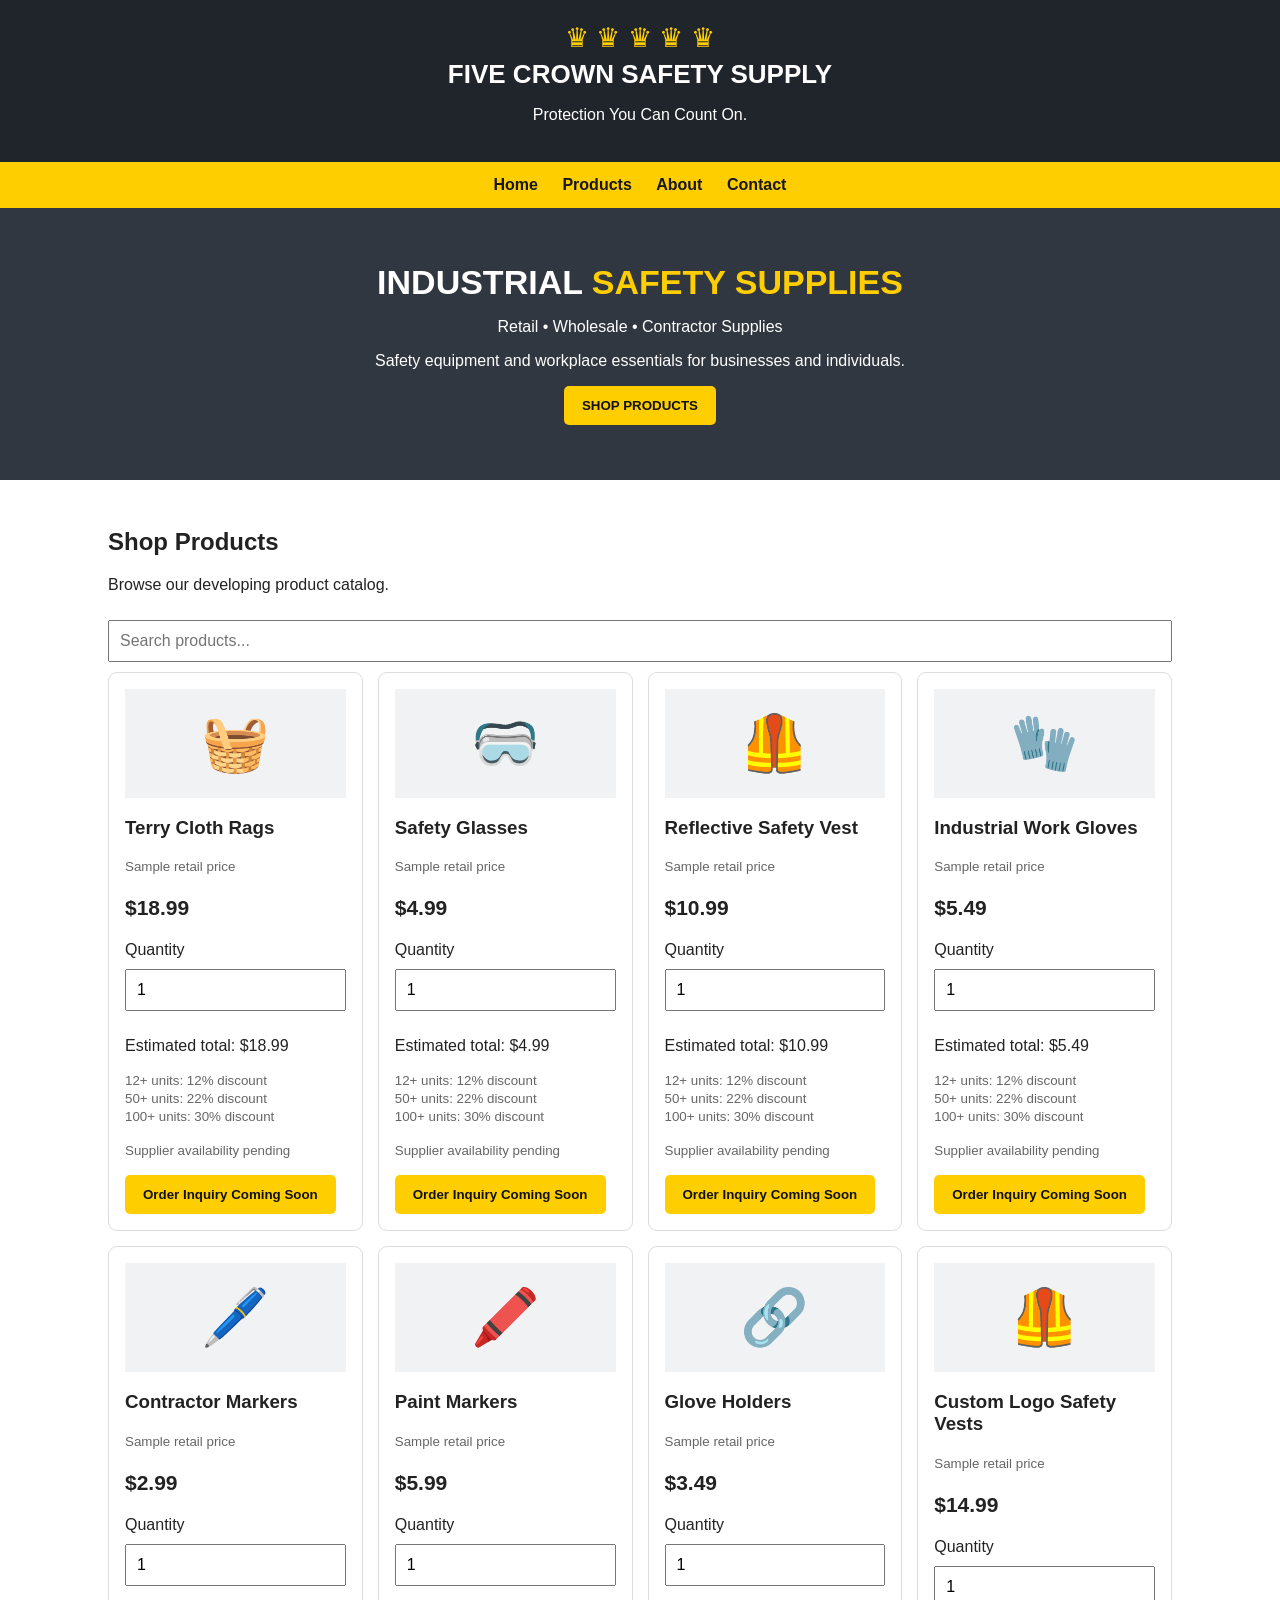
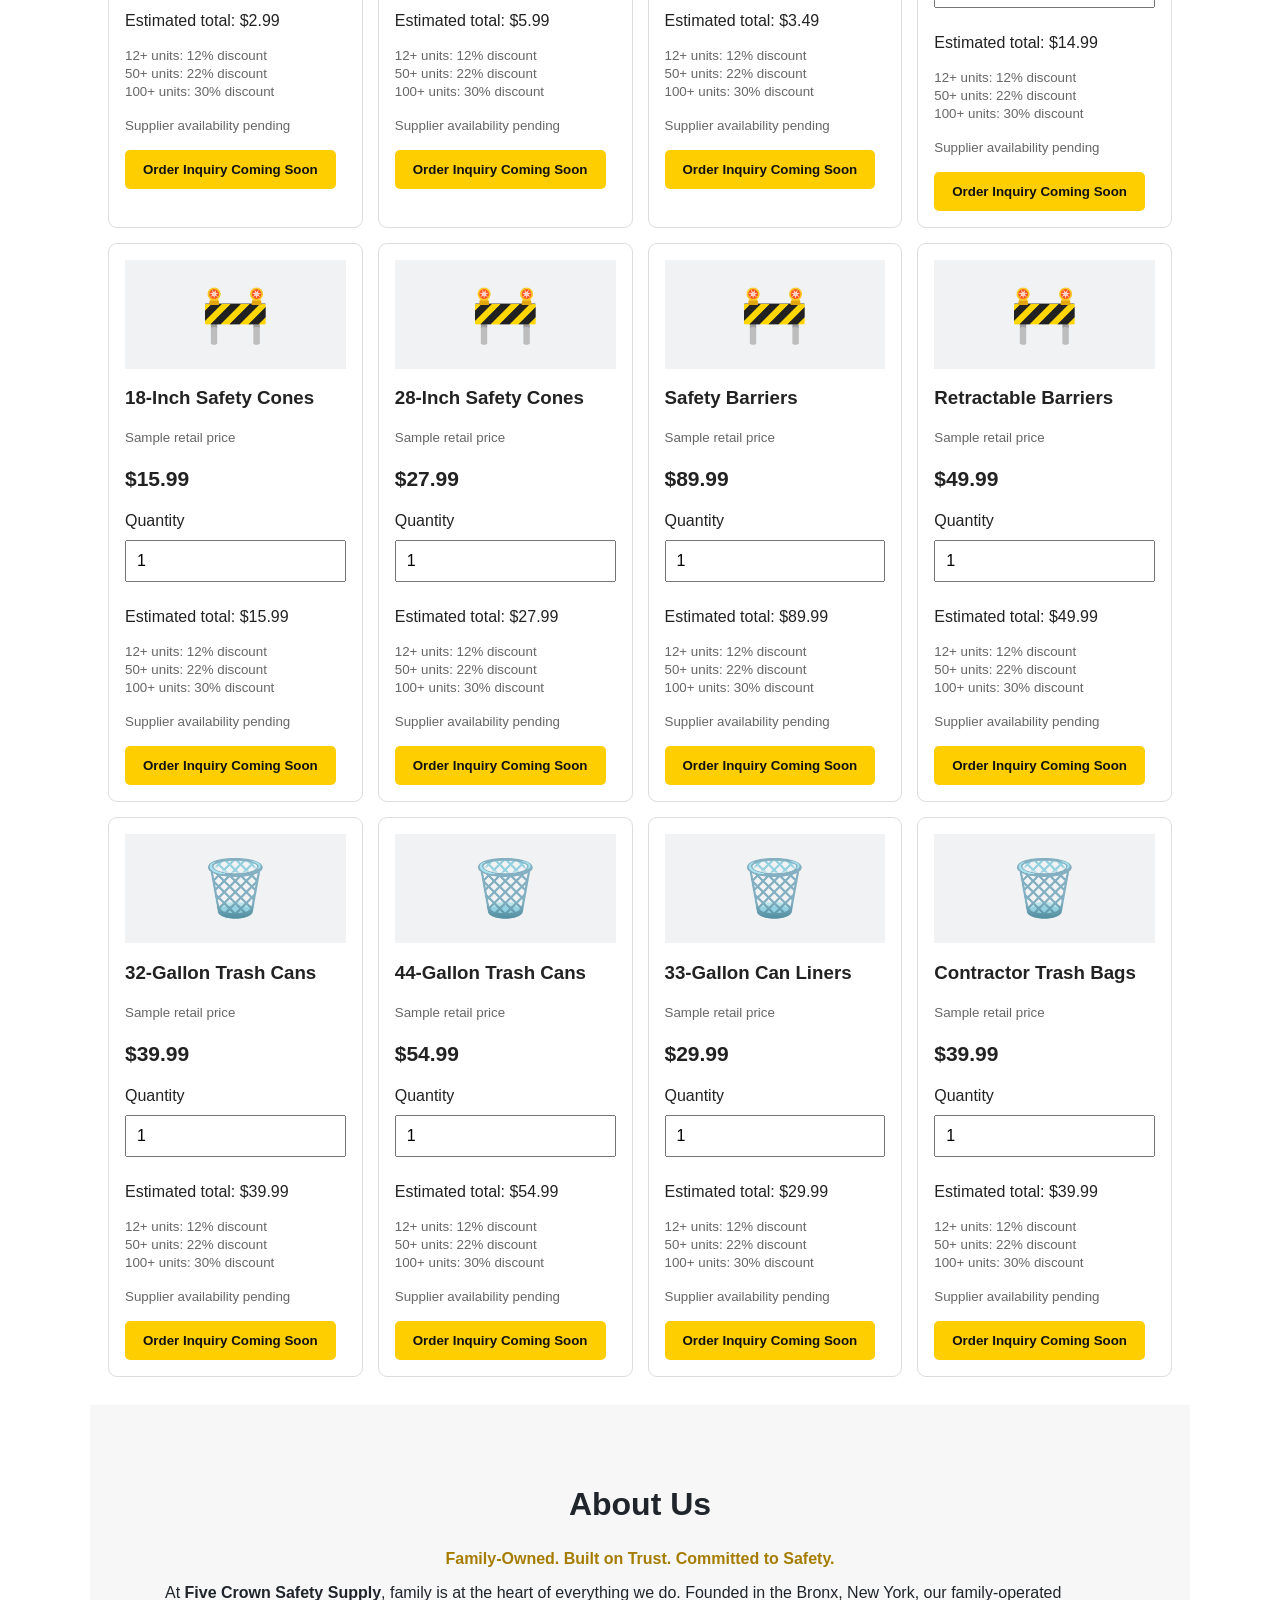
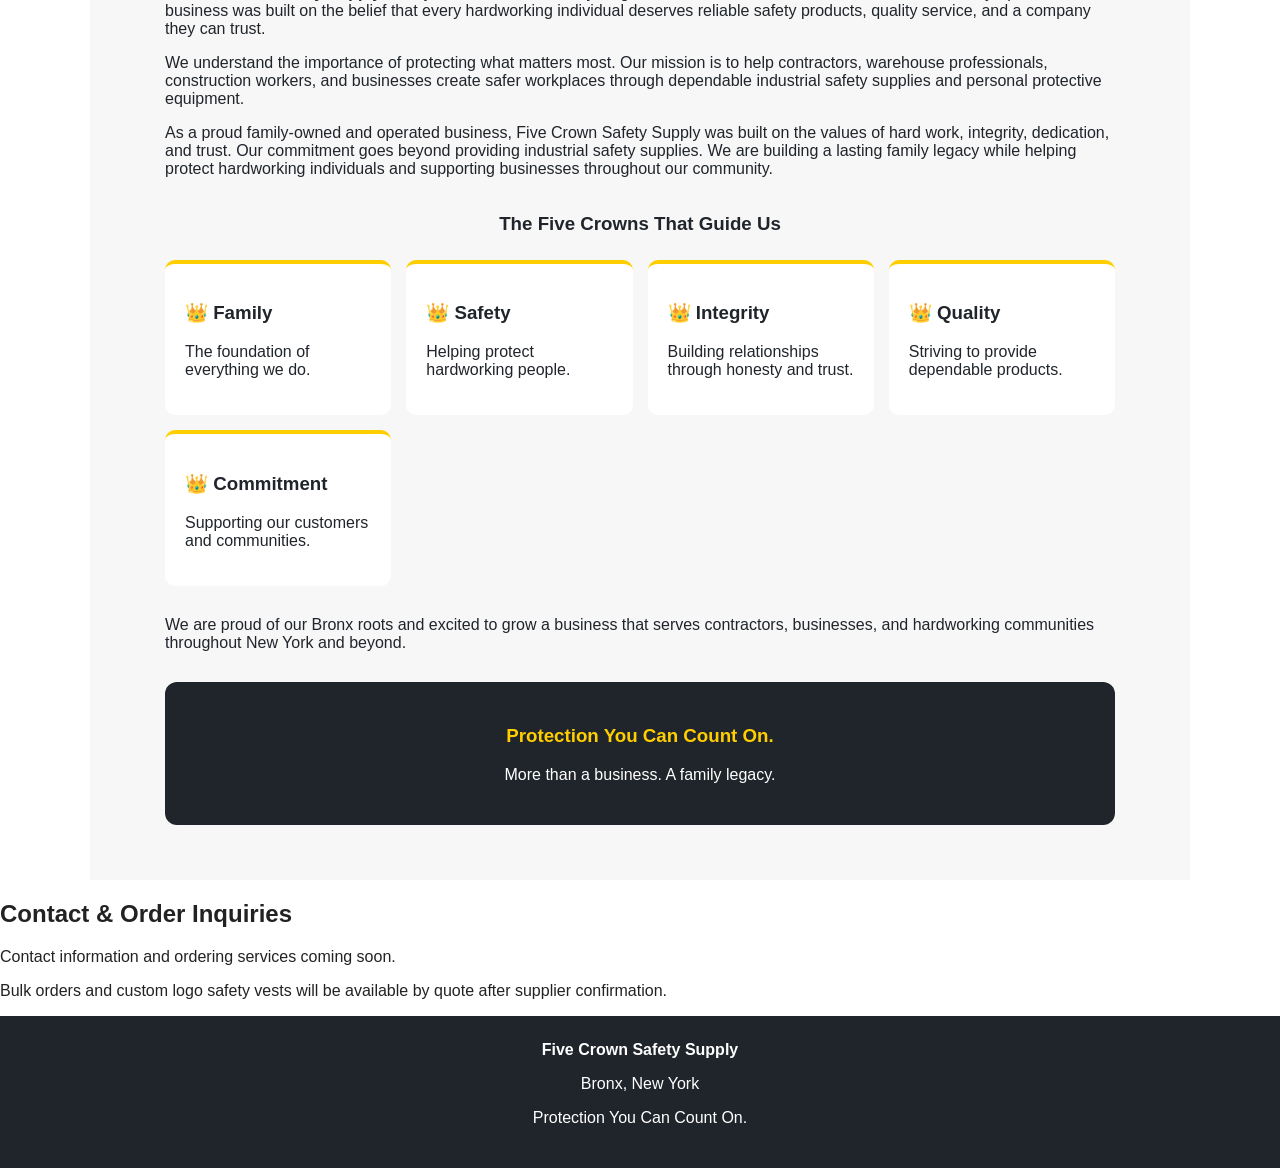
==== index.html @ 9eae59e8 "Update company description in index.html Revised company description to emphasize family values and " ====
<!DOCTYPE html>

<html lang="en">

<head>

<meta charset="UTF-8">

<meta name="viewport" content="width=device-width, initial-scale=1">

<title>Five Crown Safety Supply</title>

<style>

*{box-sizing:border-box}

body{margin:0;font-family:Arial,sans-serif;color:#222}

header{background:#20252b;color:white;padding:22px;text-align:center}

header h1{margin:5px 0;font-size:26px}

.crowns{color:#ffce00;font-size:27px}

nav{background:#ffce00;padding:14px;text-align:center}

nav a{color:#171717;font-weight:bold;margin:0 10px;text-decoration:none}

.hero{background:#303740;color:white;text-align:center;padding:55px 18px}

.hero h2{font-size:34px;margin:0}

.hero strong{color:#ffce00}

.btn{background:#ffce00;color:#111;border:0;padding:12px 18px;border-radius:5px;font-weight:bold;cursor:pointer}

section{padding:28px 18px;max-width:1100px;margin:auto}

.grid{display:grid;grid-template-columns:repeat(auto-fit,minmax(210px,1fr));gap:15px}

.card{border:1px solid #ddd;border-radius:9px;padding:16px}

.photo{background:#f1f2f4;text-align:center;font-size:55px;padding:22px}

.price{font-size:21px;font-weight:bold}

small{color:#666}

input{padding:10px;width:100%;margin:10px 0;font-size:16px}

footer{background:#20252b;color:white;text-align:center;padding:25px}

</style>

</head>

<body>

<header>

<div class="crowns">♛ ♛ ♛ ♛ ♛</div>

<h1>FIVE CROWN SAFETY SUPPLY</h1>

<p>Protection You Can Count On.</p>

</header>

<nav>

<a href="#home">Home</a>

<a href="#products">Products</a>

<a href="#about">About</a>

<a href="#contact">Contact</a>

</nav>

<div class="hero" id="home">

<h2>INDUSTRIAL <strong>SAFETY SUPPLIES</strong></h2>

<p>Retail • Wholesale • Contractor Supplies</p>

<p>Safety equipment and workplace essentials for businesses and individuals.</p>

<a href="#products"><button class="btn">SHOP PRODUCTS</button></a>

</div>

<section id="products">

<h2>Shop Products</h2>

<p>Browse our developing product catalog.</p>

<input id="search" placeholder="Search products..." oninput="render()">

<div class="grid" id="catalog"></div>

</section>

<section id="about" style="background:#f7f7f7; padding:55px 20px; color:#20252b;">
  <div style="max-width:950px; margin:auto;">

    <h2 style="text-align:center; font-size:32px;">
      About Us
    </h2>

    <p style="text-align:center; font-weight:bold; color:#a67c00;">
      Family-Owned. Built on Trust. Committed to Safety.
    </p>

    <p>
      At <strong>Five Crown Safety Supply</strong>, family is at
      the heart of everything we do. Founded in the Bronx,
      New York, our family-operated business was built on
      the belief that every hardworking individual deserves
      reliable safety products, quality service, and a
      company they can trust.
    </p>

    <p>
      We understand the importance of protecting what
      matters most. Our mission is to help contractors,
      warehouse professionals, construction workers,
      and businesses create safer workplaces through
      dependable industrial safety supplies and personal
      protective equipment.
    </p>

    <p>
       As a proud family-owned and operated business,
  Five Crown Safety Supply was built on the values
  of hard work, integrity, dedication, and trust.
  Our commitment goes beyond providing industrial
  safety supplies. We are building a lasting family
  legacy while helping protect hardworking individuals
  and supporting businesses throughout our community.
    </p>

    <h3 style="text-align:center; margin-top:35px;">
      The Five Crowns That Guide Us
    </h3>

    <div style="display:grid; grid-template-columns:repeat(auto-fit,minmax(180px,1fr)); gap:15px; margin-top:25px;">

      <div style="background:white; padding:20px; border-top:4px solid #ffce00; border-radius:10px;">
        <h3>👑 Family</h3>
        <p>The foundation of everything we do.</p>
      </div>

      <div style="background:white; padding:20px; border-top:4px solid #ffce00; border-radius:10px;">
        <h3>👑 Safety</h3>
        <p>Helping protect hardworking people.</p>
      </div>

      <div style="background:white; padding:20px; border-top:4px solid #ffce00; border-radius:10px;">
        <h3>👑 Integrity</h3>
        <p>Building relationships through honesty and trust.</p>
      </div>

      <div style="background:white; padding:20px; border-top:4px solid #ffce00; border-radius:10px;">
        <h3>👑 Quality</h3>
        <p>Striving to provide dependable products.</p>
      </div>

      <div style="background:white; padding:20px; border-top:4px solid #ffce00; border-radius:10px;">
        <h3>👑 Commitment</h3>
        <p>Supporting our customers and communities.</p>
      </div>

    </div>

    <p style="margin-top:30px;">
      We are proud of our Bronx roots and excited to grow
      a business that serves contractors, businesses, and
      hardworking communities throughout New York
      and beyond.
    </p>

    <div style="background:#20252b; color:white; text-align:center; padding:25px; border-radius:12px; margin-top:30px;">
      <h3 style="color:#ffce00;">
        Protection You Can Count On.
      </h3>
      <p>More than a business. A family legacy.</p>
    </div>

  </div>
</section>






<h2>Contact & Order Inquiries</h2>

<p>Contact information and ordering services coming soon.</p>

<p>Bulk orders and custom logo safety vests will be available by quote after supplier confirmation.</p>

</section>

<footer>

<b>Five Crown Safety Supply</b>

<p>Bronx, New York</p>

<p>Protection You Can Count On.</p>

</footer>

<script>

const products=[

["Terry Cloth Rags","🧺",18.99],

["Safety Glasses","🥽",4.99],

["Reflective Safety Vest","🦺",10.99],

["Industrial Work Gloves","🧤",5.49],

["Contractor Markers","🖊️",2.99],

["Paint Markers","🖍️",5.99],

["Glove Holders","🔗",3.49],

["Custom Logo Safety Vests","🦺",14.99],

["18-Inch Safety Cones","🚧",15.99],

["28-Inch Safety Cones","🚧",27.99],

["Safety Barriers","🚧",89.99],

["Retractable Barriers","🚧",49.99],

["32-Gallon Trash Cans","🗑️",39.99],

["44-Gallon Trash Cans","🗑️",54.99],

["33-Gallon Can Liners","🗑️",29.99],

["Contractor Trash Bags","🗑️",39.99]

];

function render(){

let q=document.getElementById("search").value.toLowerCase();

document.getElementById("catalog").innerHTML=products

.filter(p=>p[0].toLowerCase().includes(q))

.map((p,i)=>`

<div class="card">

<div class="photo">${p[1]}</div>

<h3>${p[0]}</h3>

<small>Sample retail price</small>

<p class="price">$${p[2].toFixed(2)}</p>

<label>Quantity</label>

<input type="number" min="1" value="1"

oninput="update(this,${p[2]})">

<p class="total">Estimated total: $${p[2].toFixed(2)}</p>

<small>12+ units: 12% discount<br>

50+ units: 22% discount<br>

100+ units: 30% discount</small>

<p><small>Supplier availability pending</small></p>

<button class="btn" disabled>Order Inquiry Coming Soon</button>

</div>`).join("");

}

function update(el,base){

let qty=Math.max(1,Math.floor(Number(el.value)||1));

let discount=qty>=100?.30:qty>=50?.22:qty>=12?.12:0;

let unit=Math.round(base*(1-discount)*100)/100;

el.parentElement.querySelector(".total").textContent=

"Estimated total: $"+(unit*qty).toFixed(2)+

" ($"+unit.toFixed(2)+"/unit)";

}

render();

</script>

</body>

</html>
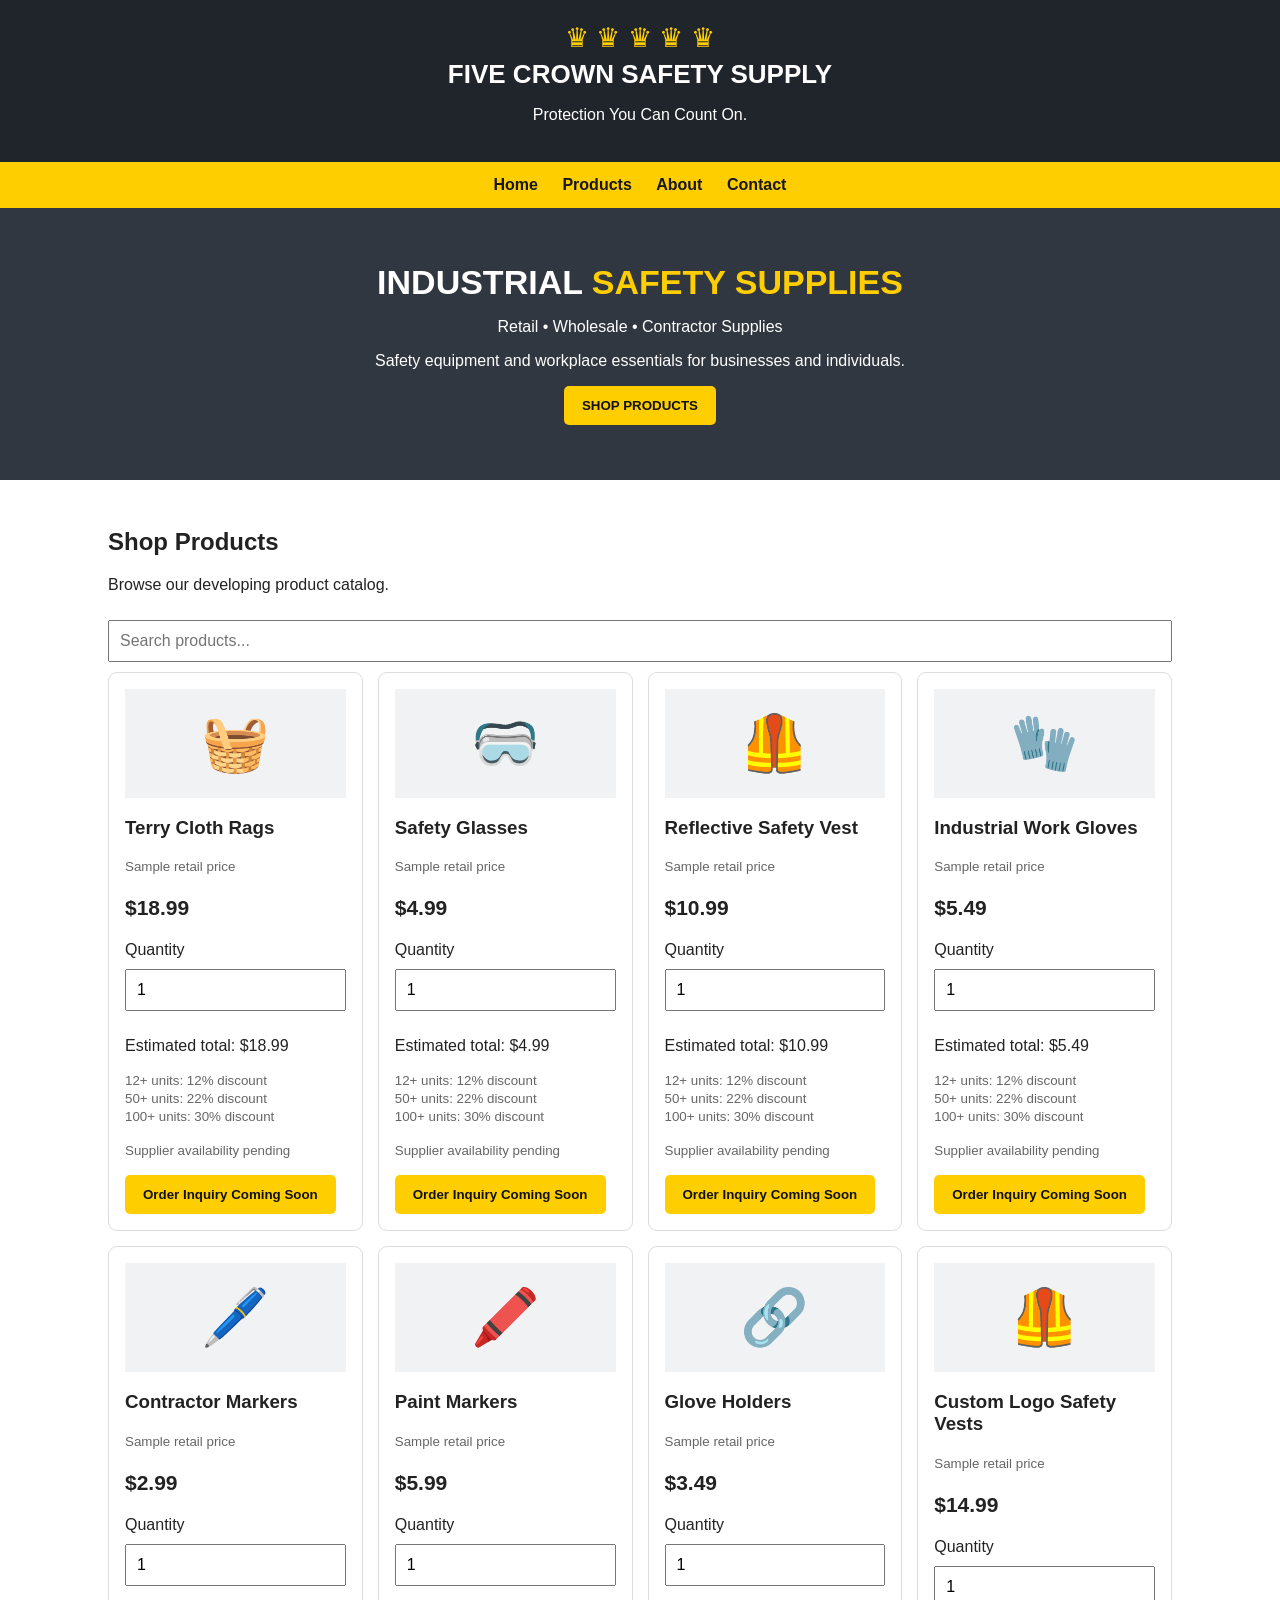
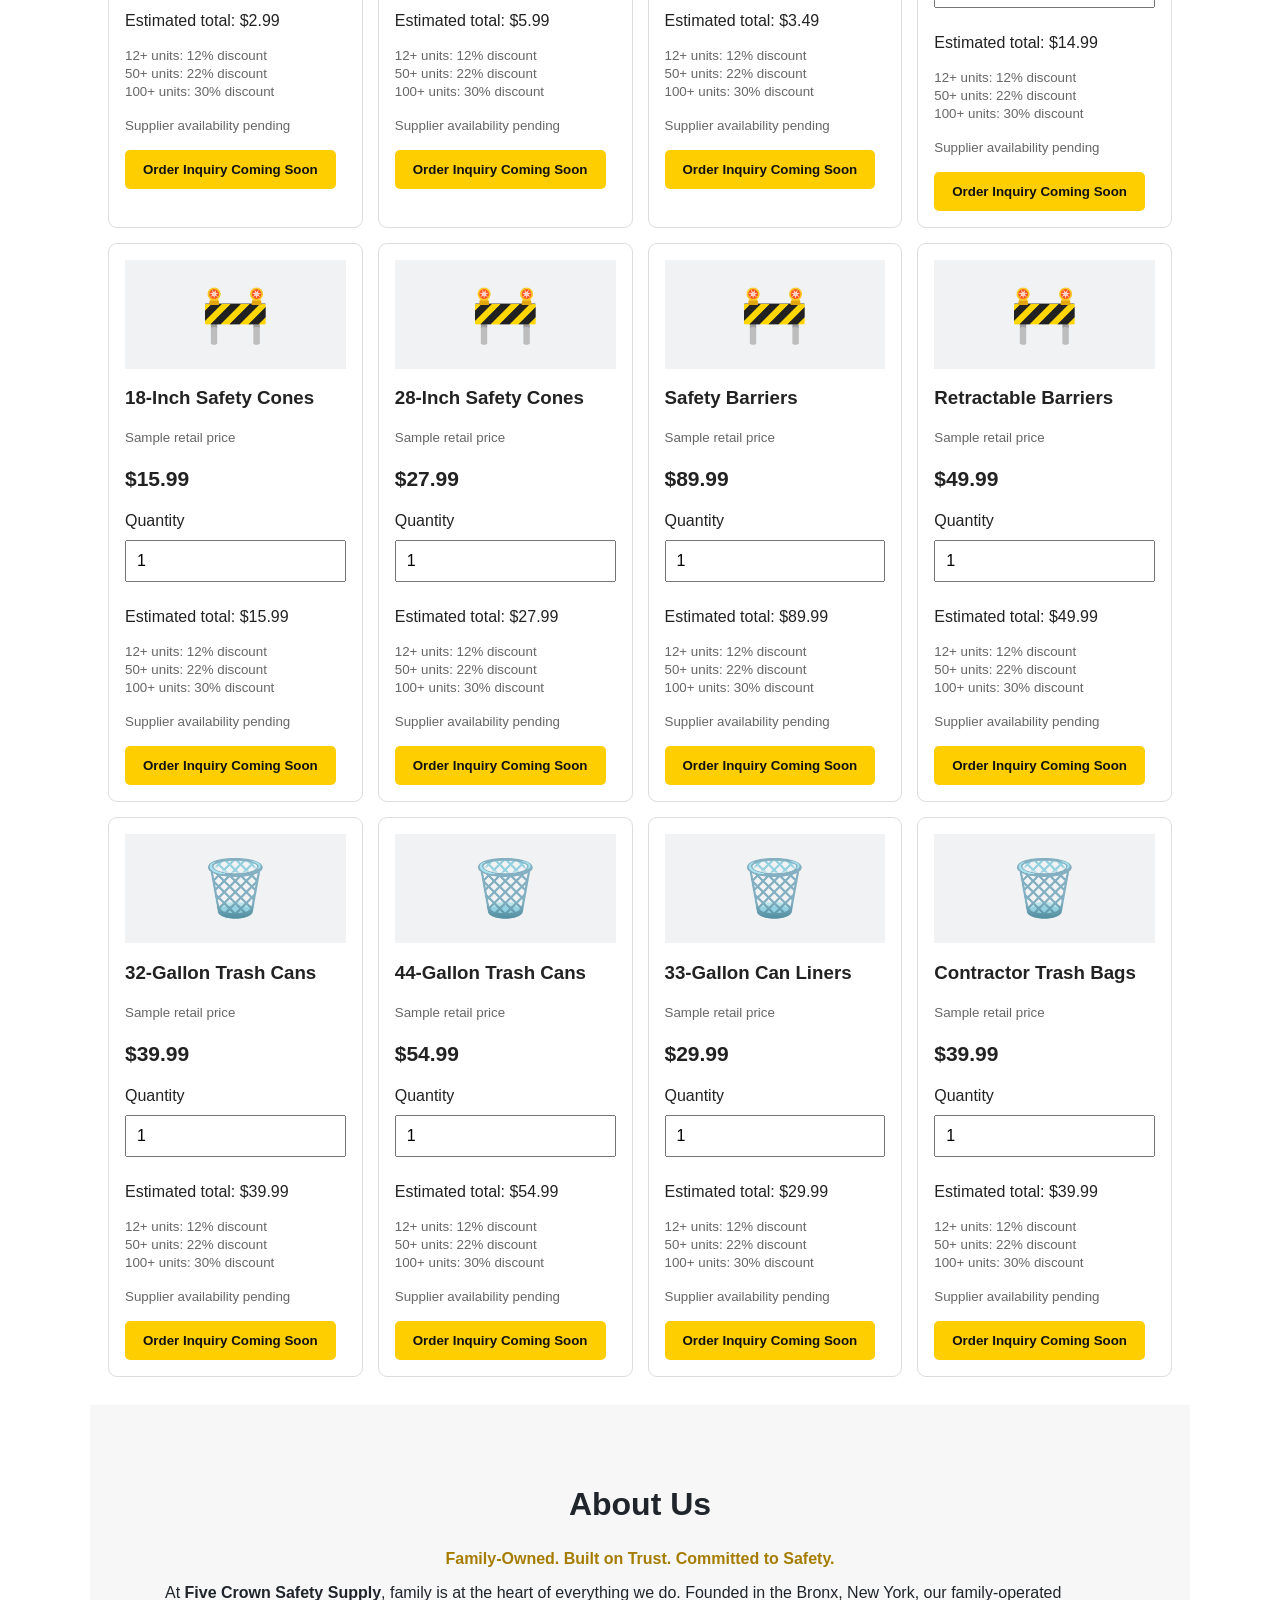
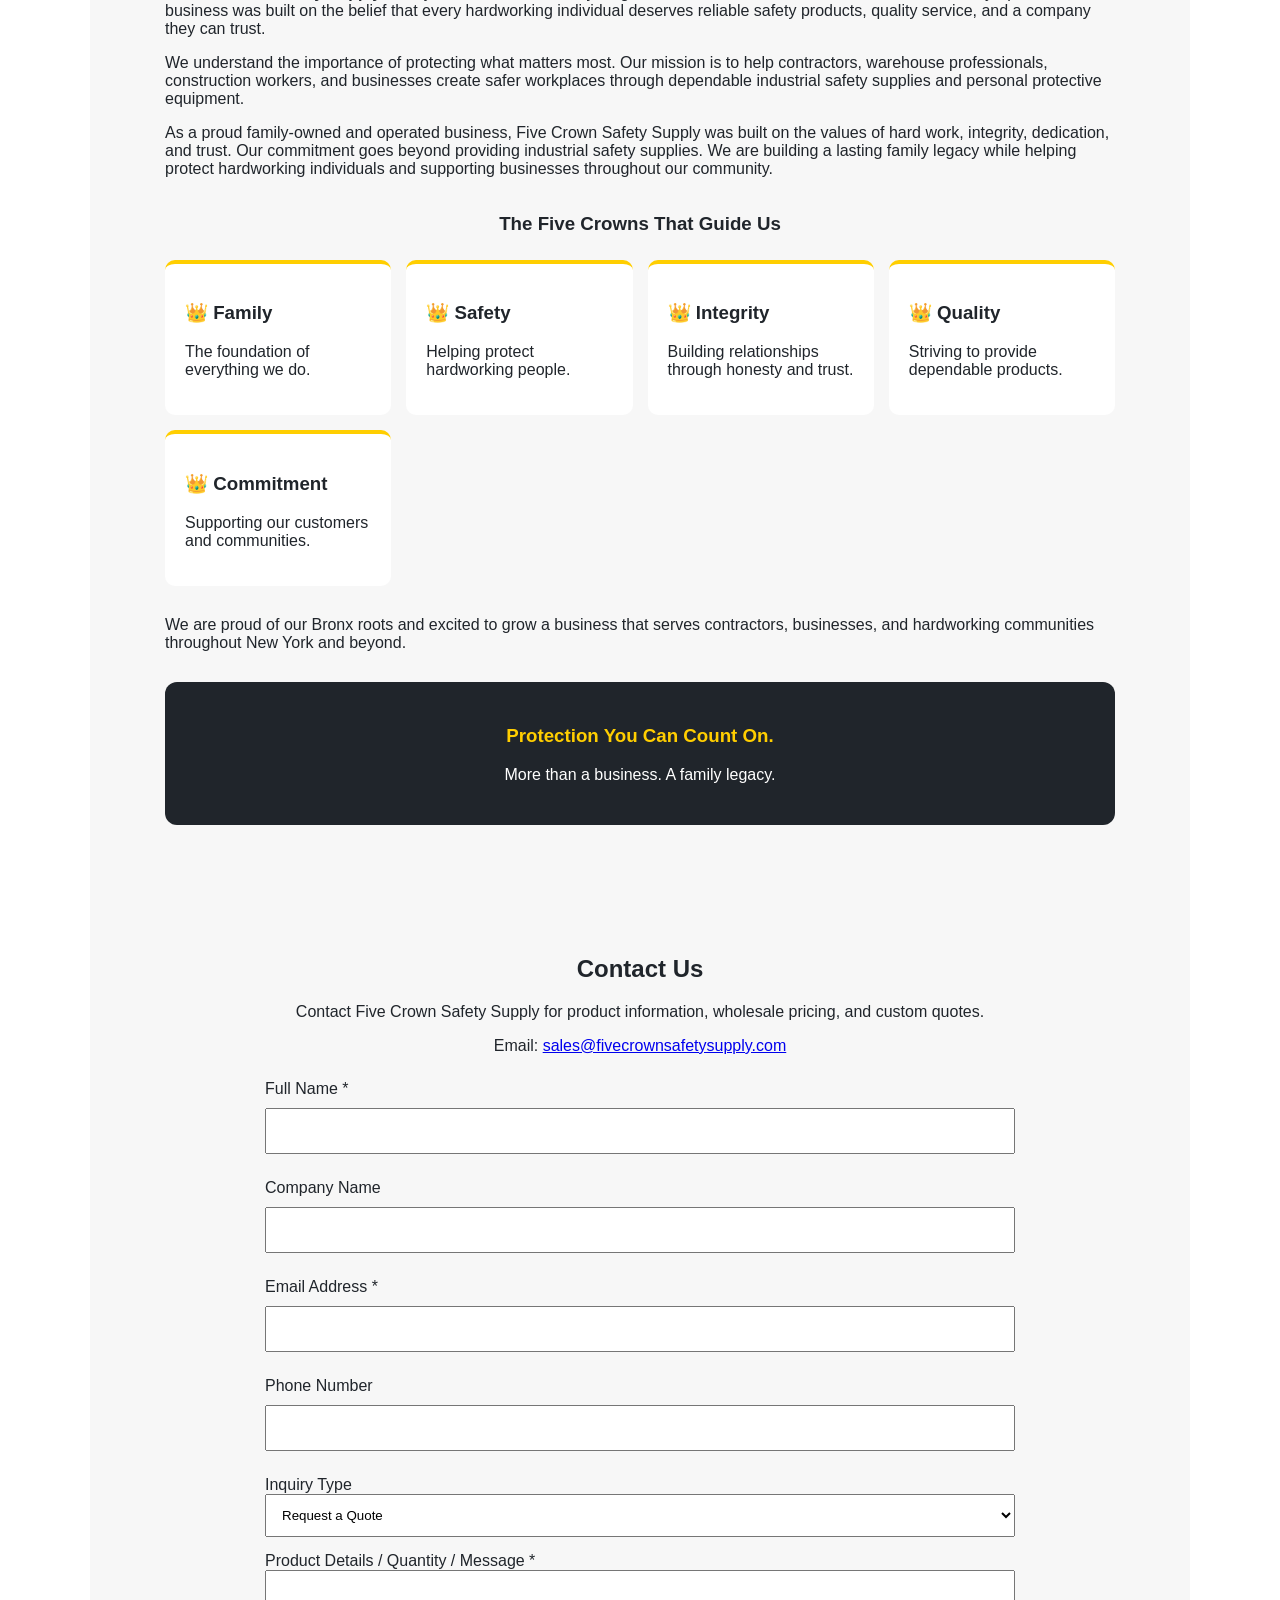
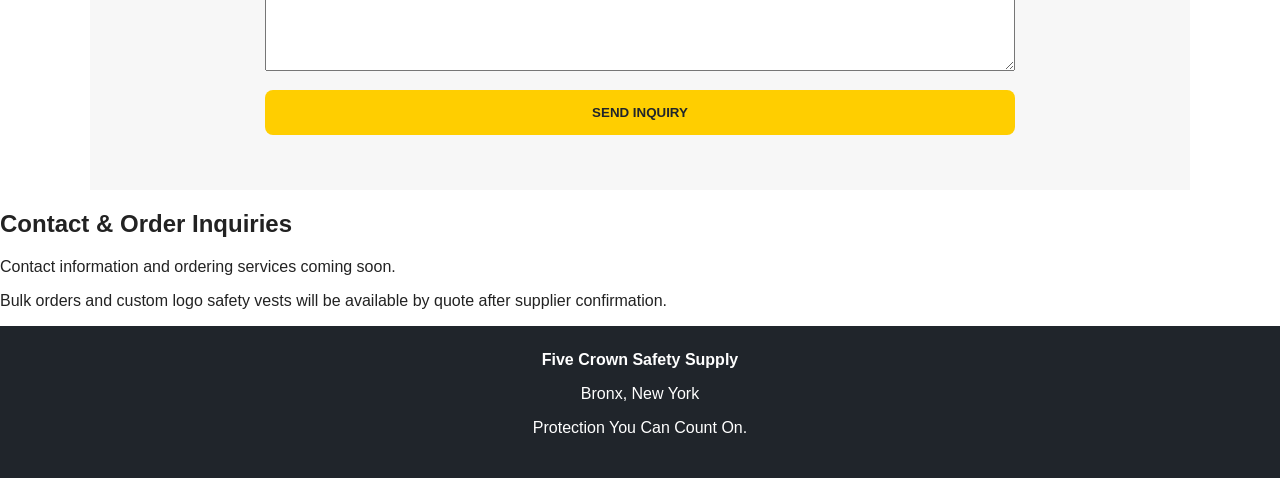
==== commit 9710e470: "Add contact section with inquiry form Added a contact section with a form for inquiries." ====
--- a/index.html
+++ b/index.html
@@ -191,6 +191,78 @@
   </div>
 </section>
 
+<section id="contact" style="background:#f7f7f7; padding:55px 20px; color:#20252b;">
+  <div style="max-width:750px; margin:auto;">
+
+    <h2 style="text-align:center;">Contact Us</h2>
+
+    <p style="text-align:center;">
+      Contact Five Crown Safety Supply for product
+      information, wholesale pricing, and custom quotes.
+    </p>
+
+    <p style="text-align:center;">
+      Email: <a href="mailto:sales@fivecrownsafetysupply.com">
+      sales@fivecrownsafetysupply.com</a>
+    </p>
+
+    <form action="https://formspree.io/f/YOUR_FORM_ID"
+          method="POST"
+          style="display:grid; gap:15px; margin-top:25px;">
+
+      <label>
+        Full Name *
+        <input type="text" name="name" required
+          style="width:100%; padding:12px; box-sizing:border-box;">
+      </label>
+
+      <label>
+        Company Name
+        <input type="text" name="company"
+          style="width:100%; padding:12px; box-sizing:border-box;">
+      </label>
+
+      <label>
+        Email Address *
+        <input type="email" name="email" required
+          style="width:100%; padding:12px; box-sizing:border-box;">
+      </label>
+
+      <label>
+        Phone Number
+        <input type="tel" name="phone"
+          style="width:100%; padding:12px; box-sizing:border-box;">
+      </label>
+
+      <label>
+        Inquiry Type
+        <select name="inquiry_type"
+          style="width:100%; padding:12px;">
+          <option>Request a Quote</option>
+          <option>Wholesale Pricing</option>
+          <option>Product Inquiry</option>
+          <option>General Question</option>
+        </select>
+      </label>
+
+      <label>
+        Product Details / Quantity / Message *
+        <textarea name="message" rows="5" required
+          style="width:100%; padding:12px; box-sizing:border-box;"></textarea>
+      </label>
+
+      <button type="submit"
+        style="background:#ffce00; color:#20252b;
+        border:0; padding:15px; font-weight:bold;
+        border-radius:8px; cursor:pointer;">
+        SEND INQUIRY
+      </button>
+
+    </form>
+
+  </div>
+</section>
+
 
 
 
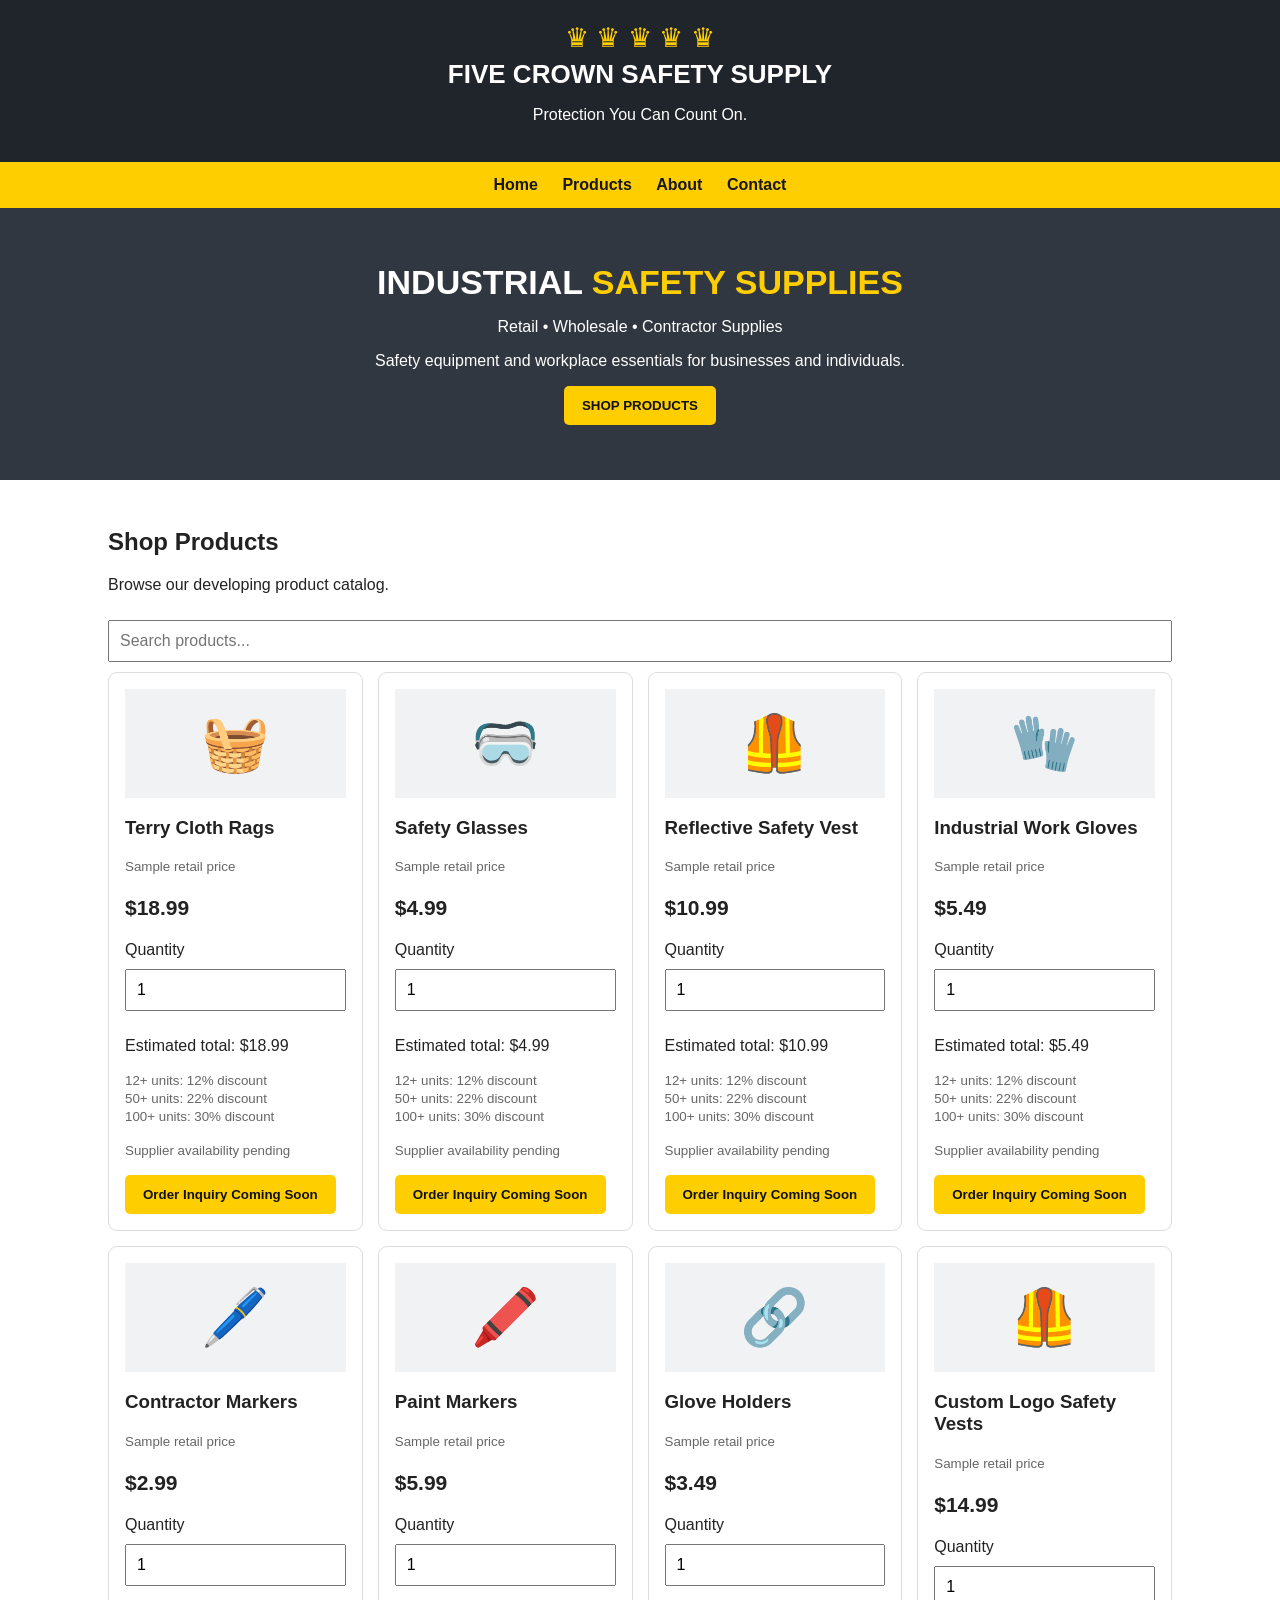
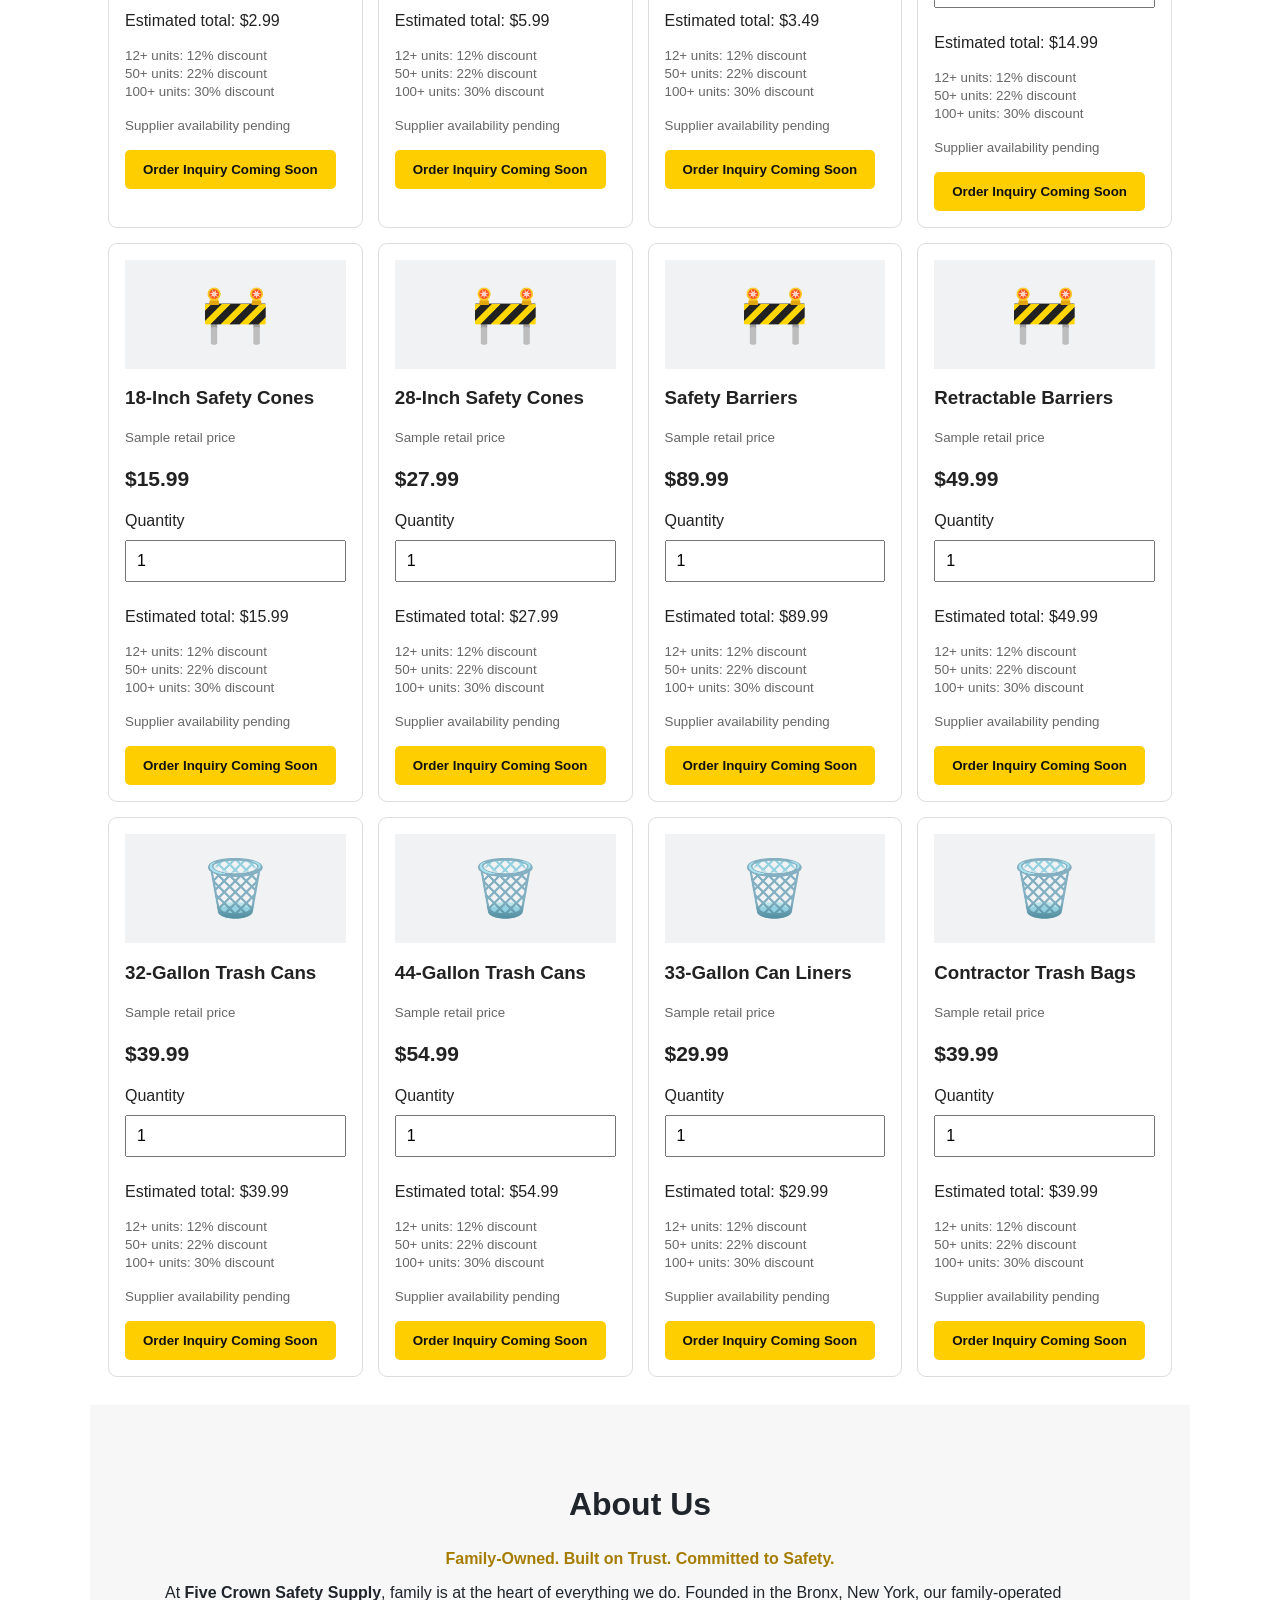
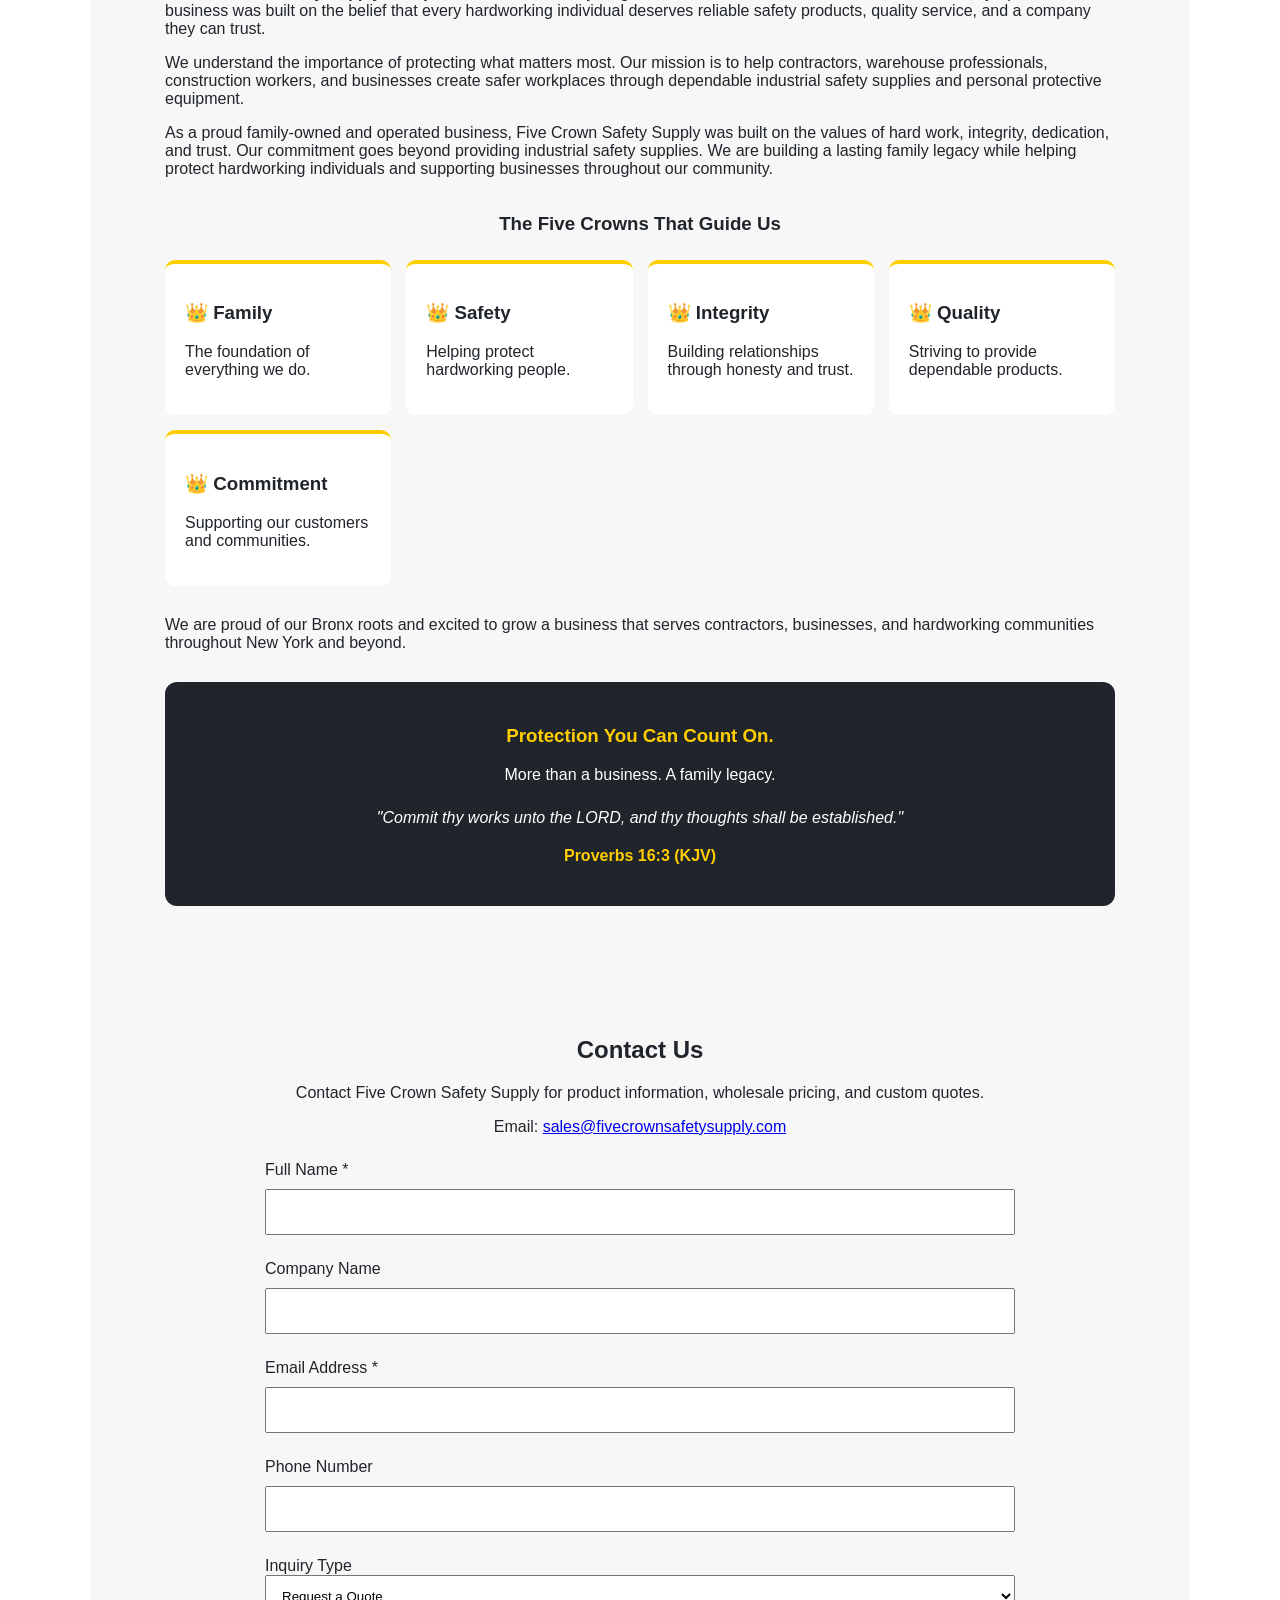
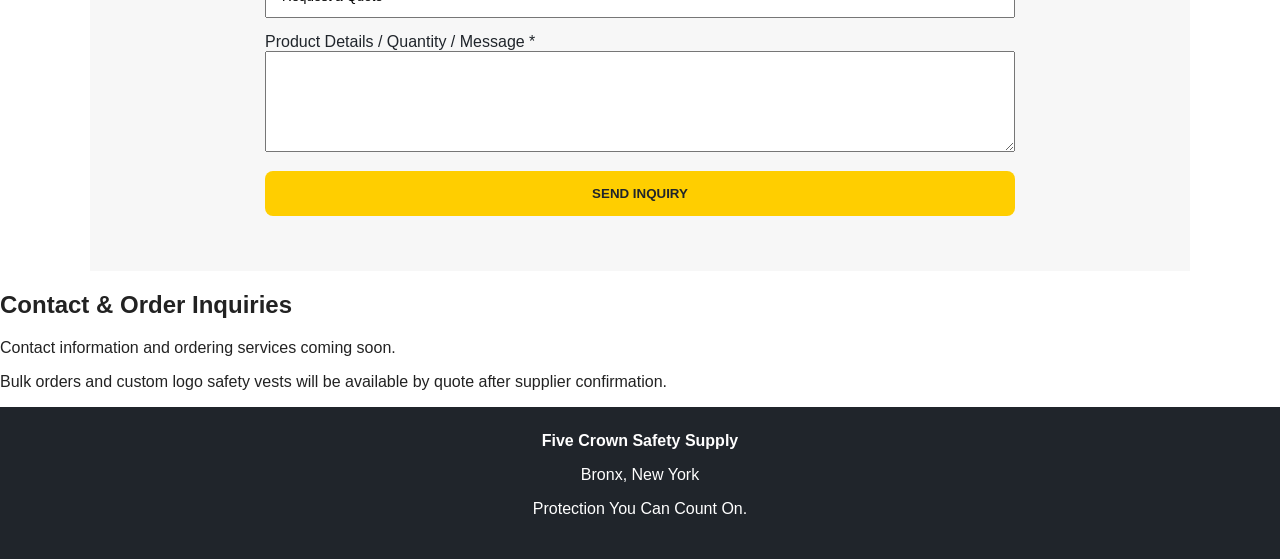
==== commit 8cfe6f1c: "Enhance content with quote and scripture reference Added a new quote and reference to Proverbs 16:3." ====
--- a/index.html
+++ b/index.html
@@ -185,7 +185,20 @@
       <h3 style="color:#ffce00;">
         Protection You Can Count On.
       </h3>
-      <p>More than a business. A family legacy.</p>
+      
+<p>More than a business. A family legacy.</p>
+
+<p style="font-style:italic; margin-top:20px;
+          font-size:16px; line-height:1.7;">
+  "Commit thy works unto the LORD, and thy
+  thoughts shall be established."
+</p>
+
+<p style="color:#ffce00; font-weight:bold;
+          margin-top:8px;">
+  Proverbs 16:3 (KJV)
+</p>
+
     </div>
 
   </div>
@@ -206,7 +219,7 @@
       sales@fivecrownsafetysupply.com</a>
     </p>
 
-    <form action="https://formspree.io/f/YOUR_FORM_ID"
+    <form action="https://formspree.io/f/myewkrka"
           method="POST"
           style="display:grid; gap:15px; margin-top:25px;">
 
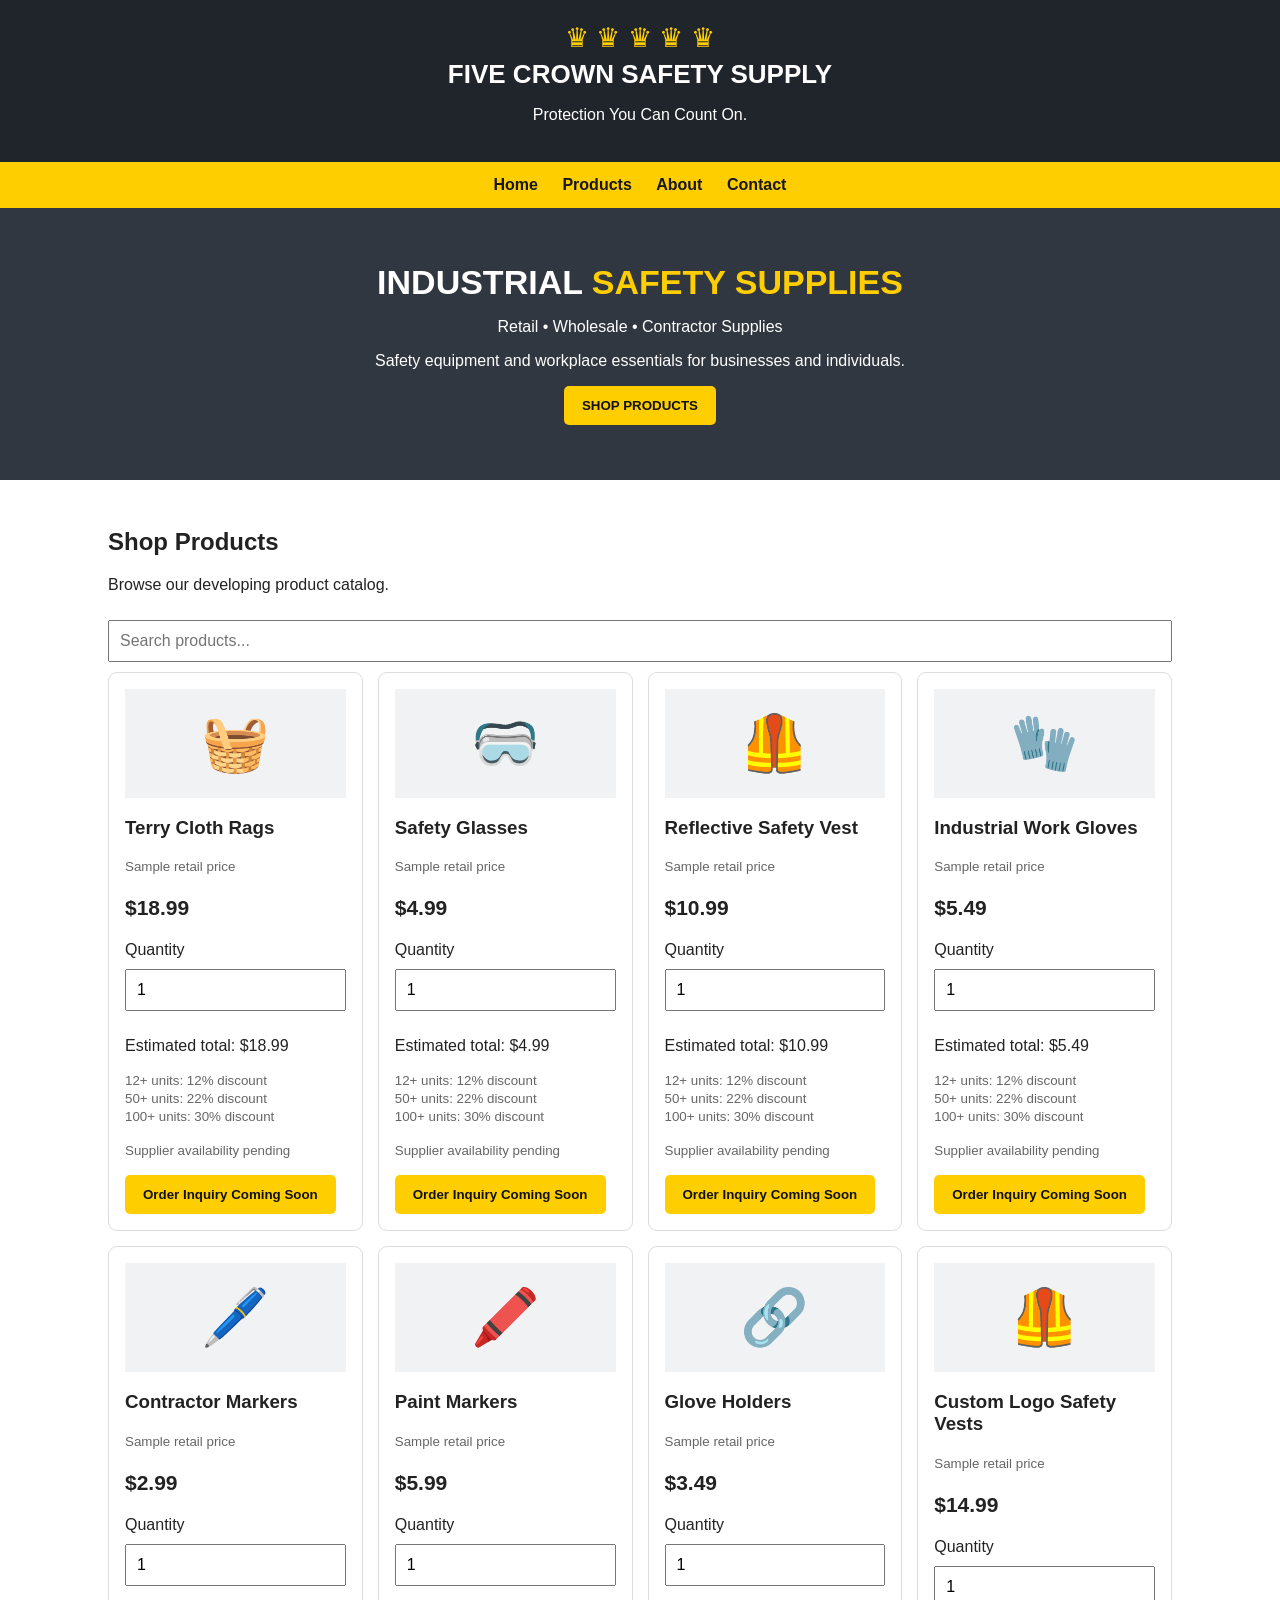
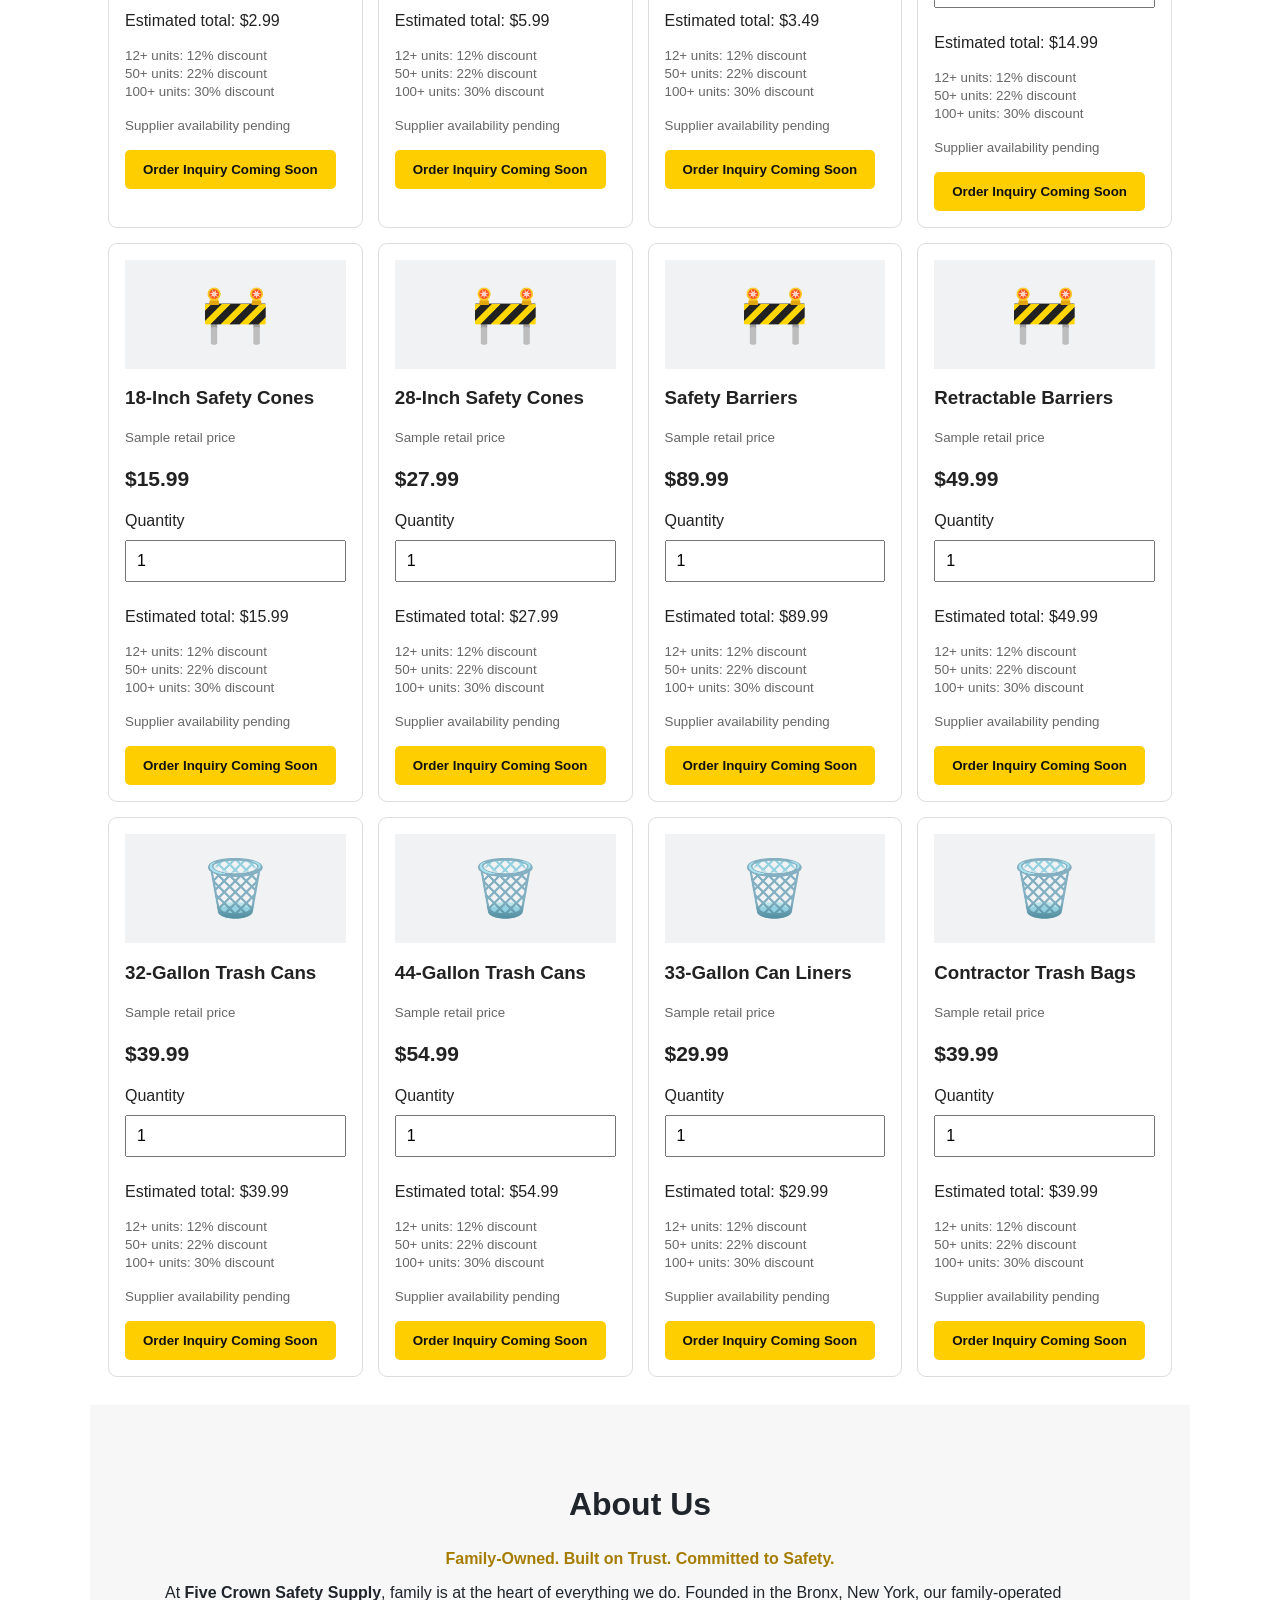
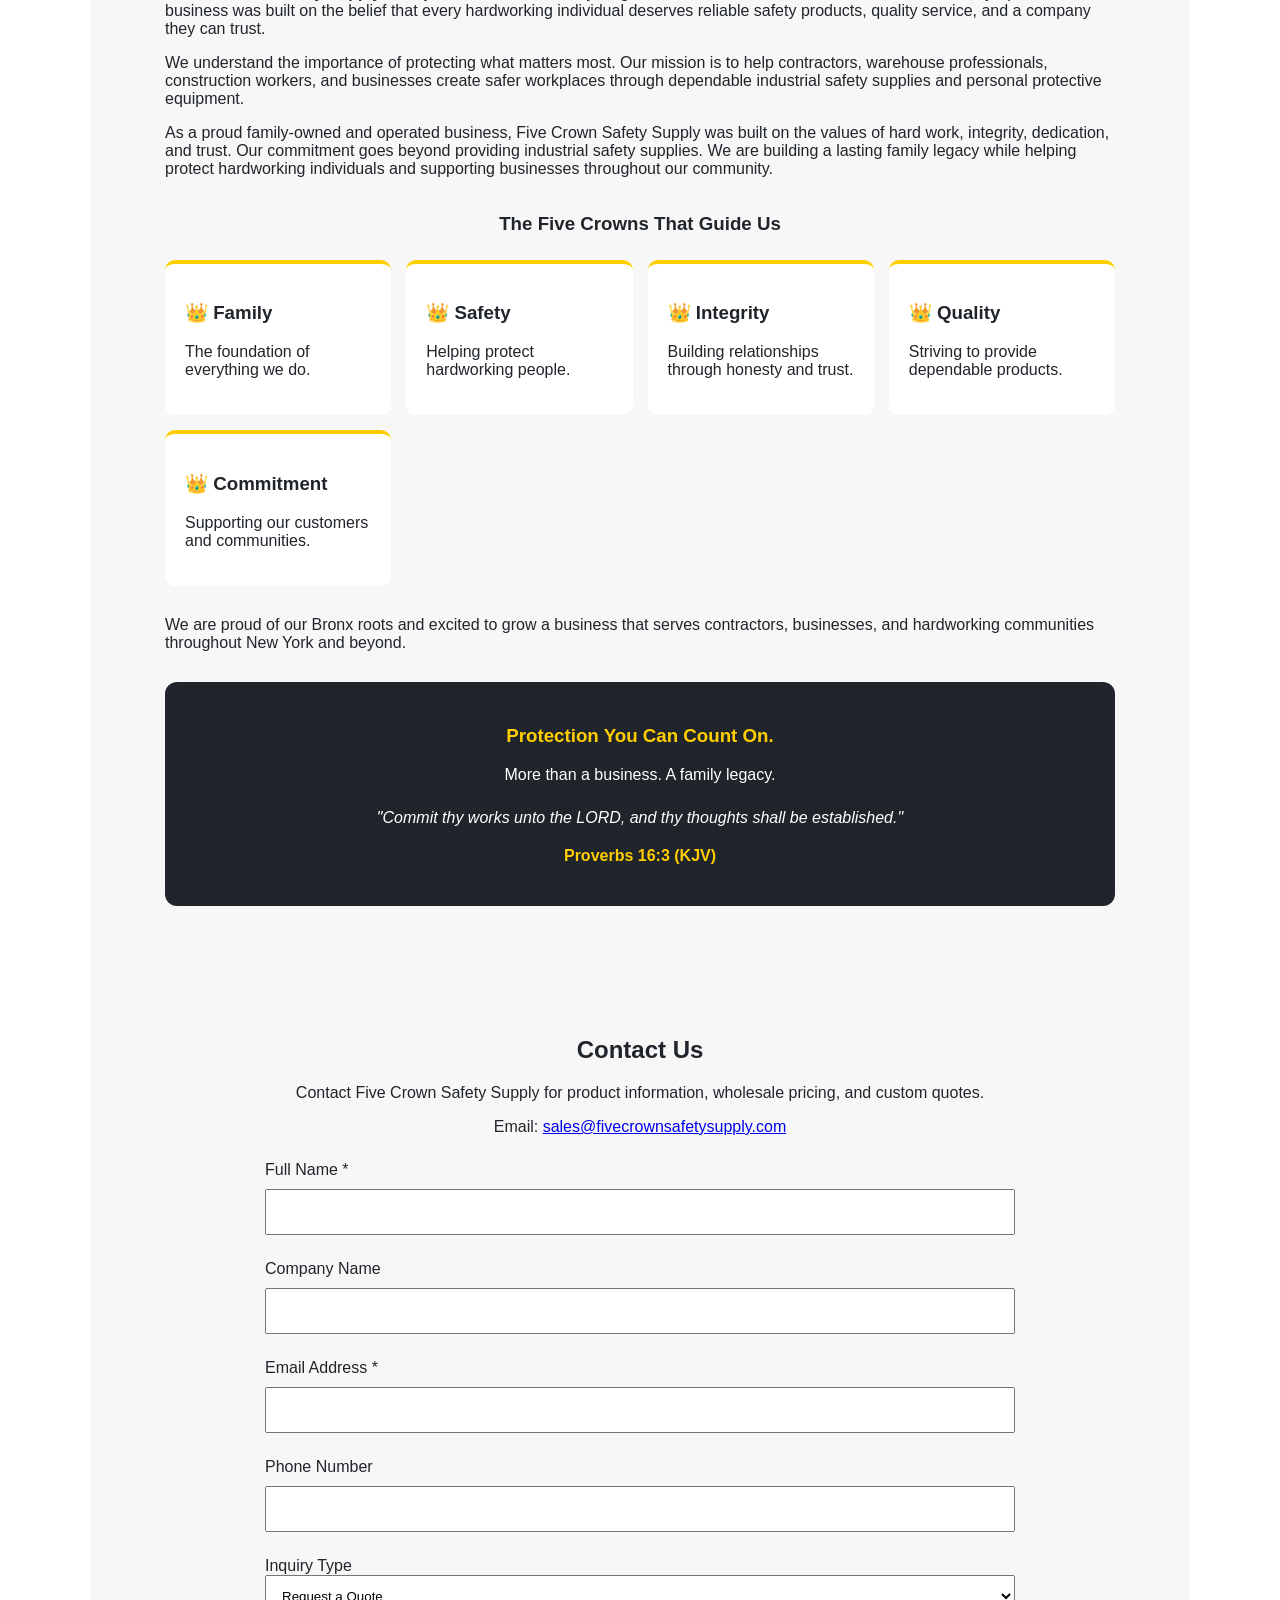
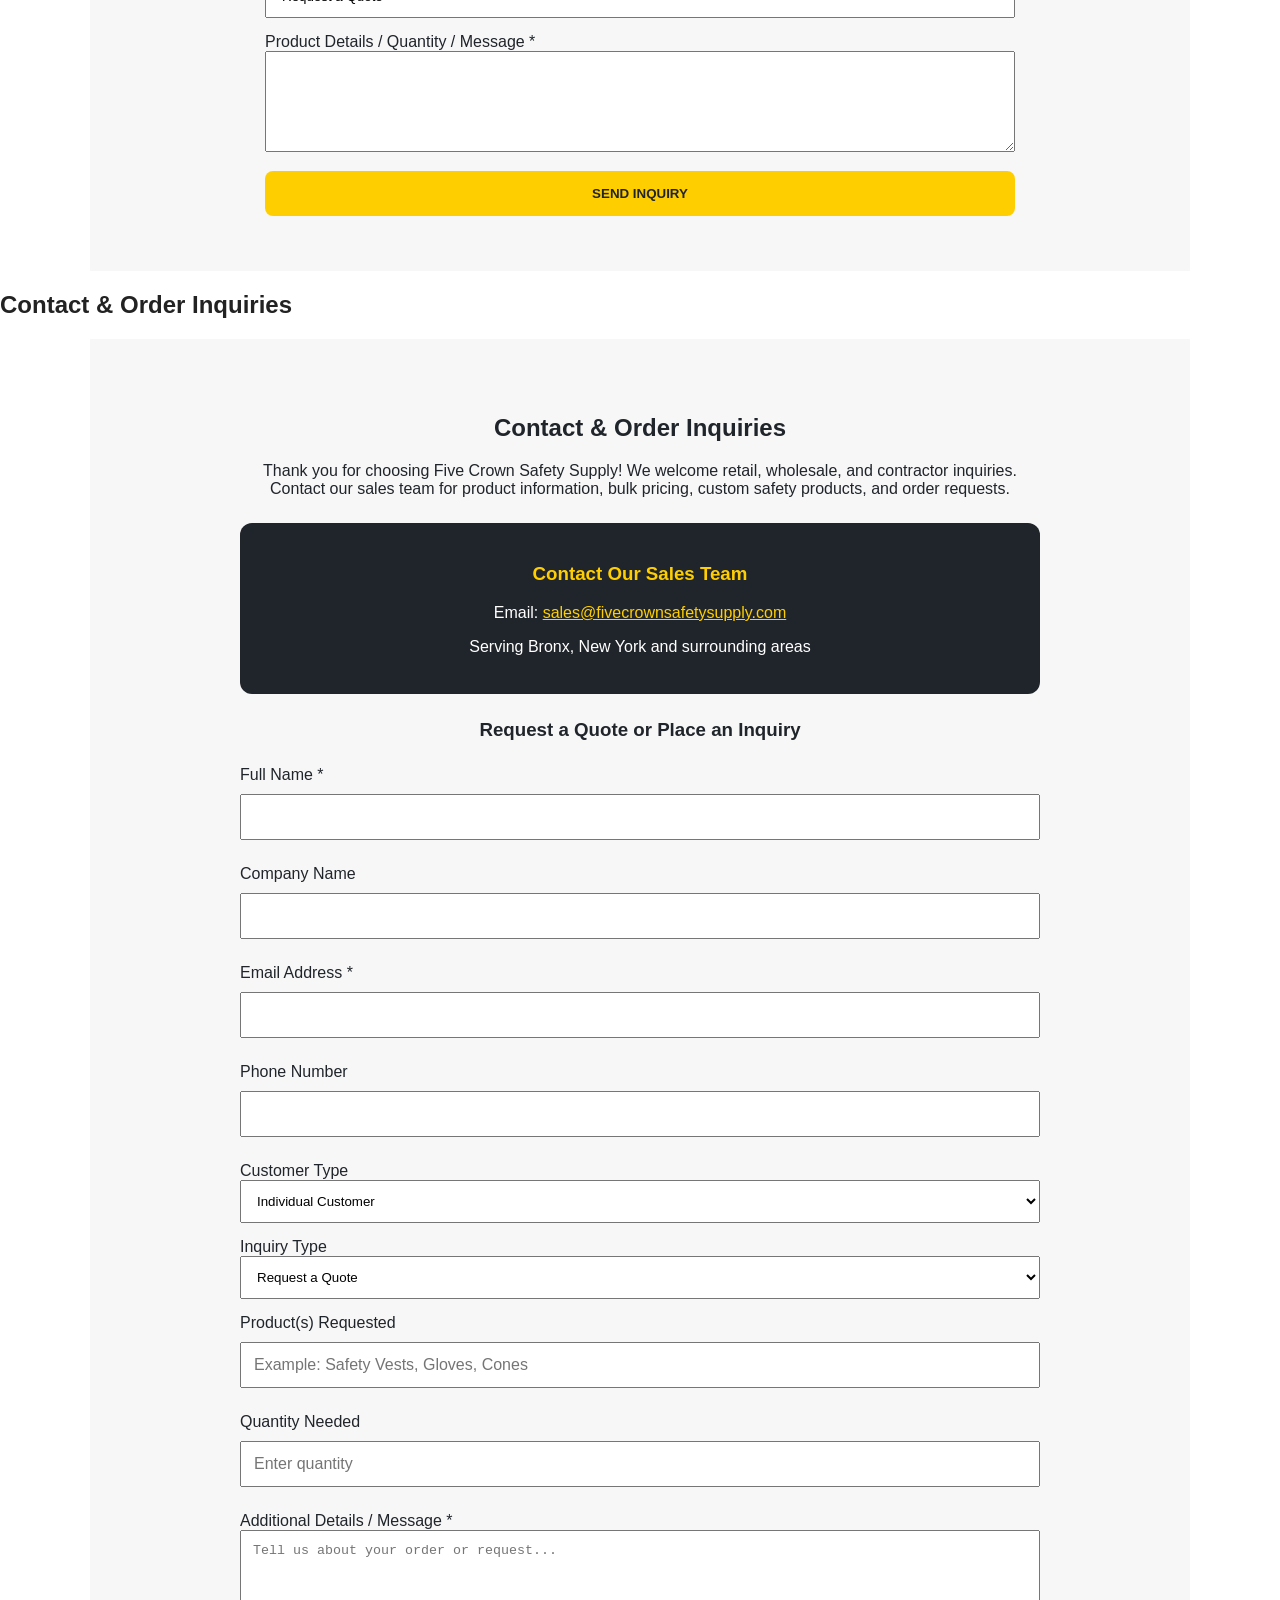
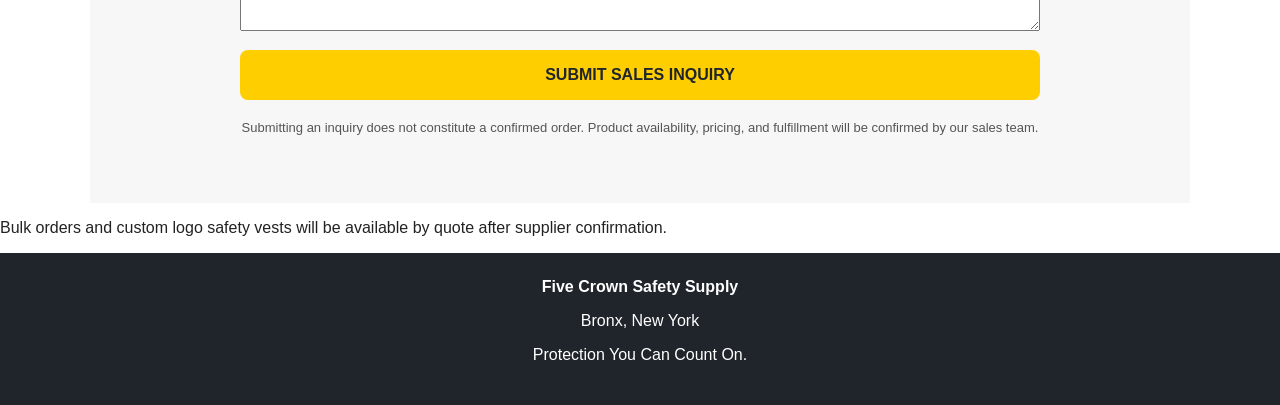
==== commit 69358e87: "Implement contact section with inquiry form Added a contact section with inquiry form and sales team" ====
--- a/index.html
+++ b/index.html
@@ -283,7 +283,144 @@
 
 <h2>Contact & Order Inquiries</h2>
 
-<p>Contact information and ordering services coming soon.</p>
+
+<section id="contact" style="background:#f7f7f7; padding:55px 20px; color:#20252b;">
+  <div style="max-width:800px; margin:auto;">
+
+    <h2 style="text-align:center;">
+      Contact &amp; Order Inquiries
+    </h2>
+
+    <p style="text-align:center;">
+      Thank you for choosing Five Crown Safety Supply!
+      We welcome retail, wholesale, and contractor
+      inquiries. Contact our sales team for product
+      information, bulk pricing, custom safety products,
+      and order requests.
+    </p>
+
+    <div style="background:#20252b; color:white;
+                padding:22px; border-radius:12px;
+                text-align:center; margin:25px 0;">
+
+      <h3 style="color:#ffce00;">Contact Our Sales Team</h3>
+
+      <p>
+        Email:
+        <a href="mailto:sales@fivecrownsafetysupply.com"
+           style="color:#ffce00; overflow-wrap:anywhere;">
+          sales@fivecrownsafetysupply.com
+        </a>
+      </p>
+
+      <p>Serving Bronx, New York and surrounding areas</p>
+    </div>
+
+    <h3 style="text-align:center;">Request a Quote or Place an Inquiry</h3>
+
+    <form action="https://formspree.io/f/myewkrka"
+          method="POST"
+          style="display:grid; gap:15px; margin-top:25px;">
+
+      <input type="hidden" name="_subject"
+             value="New Five Crown Sales Inquiry">
+
+      <label>
+        Full Name *
+        <input type="text" name="name" required
+               style="width:100%; padding:12px;
+                      box-sizing:border-box;">
+      </label>
+
+      <label>
+        Company Name
+        <input type="text" name="company"
+               style="width:100%; padding:12px;
+                      box-sizing:border-box;">
+      </label>
+
+      <label>
+        Email Address *
+        <input type="email" name="email" required
+               style="width:100%; padding:12px;
+                      box-sizing:border-box;">
+      </label>
+
+      <label>
+        Phone Number
+        <input type="tel" name="phone"
+               style="width:100%; padding:12px;
+                      box-sizing:border-box;">
+      </label>
+
+      <label>
+        Customer Type
+        <select name="customer_type"
+                style="width:100%; padding:12px;">
+          <option>Individual Customer</option>
+          <option>Business / Contractor</option>
+          <option>Wholesale Buyer</option>
+        </select>
+      </label>
+
+      <label>
+        Inquiry Type
+        <select name="inquiry_type"
+                style="width:100%; padding:12px;">
+          <option>Request a Quote</option>
+          <option>Product Availability</option>
+          <option>Wholesale / Bulk Pricing</option>
+          <option>Custom Logo Safety Vests</option>
+          <option>Order Inquiry</option>
+          <option>General Question</option>
+        </select>
+      </label>
+
+      <label>
+        Product(s) Requested
+        <input type="text" name="products"
+               placeholder="Example: Safety Vests, Gloves, Cones"
+               style="width:100%; padding:12px;
+                      box-sizing:border-box;">
+      </label>
+
+      <label>
+        Quantity Needed
+        <input type="number" name="quantity" min="1"
+               placeholder="Enter quantity"
+               style="width:100%; padding:12px;
+                      box-sizing:border-box;">
+      </label>
+
+      <label>
+        Additional Details / Message *
+        <textarea name="message" rows="5" required
+                  placeholder="Tell us about your order or request..."
+                  style="width:100%; padding:12px;
+                         box-sizing:border-box;"></textarea>
+      </label>
+
+      <button type="submit"
+              style="background:#ffce00; color:#20252b;
+                     border:0; padding:16px;
+                     font-weight:bold; font-size:16px;
+                     border-radius:8px; cursor:pointer;">
+        SUBMIT SALES INQUIRY
+      </button>
+
+    </form>
+
+    <p style="text-align:center; font-size:13px;
+              color:#555; margin-top:20px;">
+      Submitting an inquiry does not constitute
+      a confirmed order. Product availability,
+      pricing, and fulfillment will be confirmed
+      by our sales team.
+    </p>
+
+  </div>
+</section>
+
 
 <p>Bulk orders and custom logo safety vests will be available by quote after supplier confirmation.</p>
 
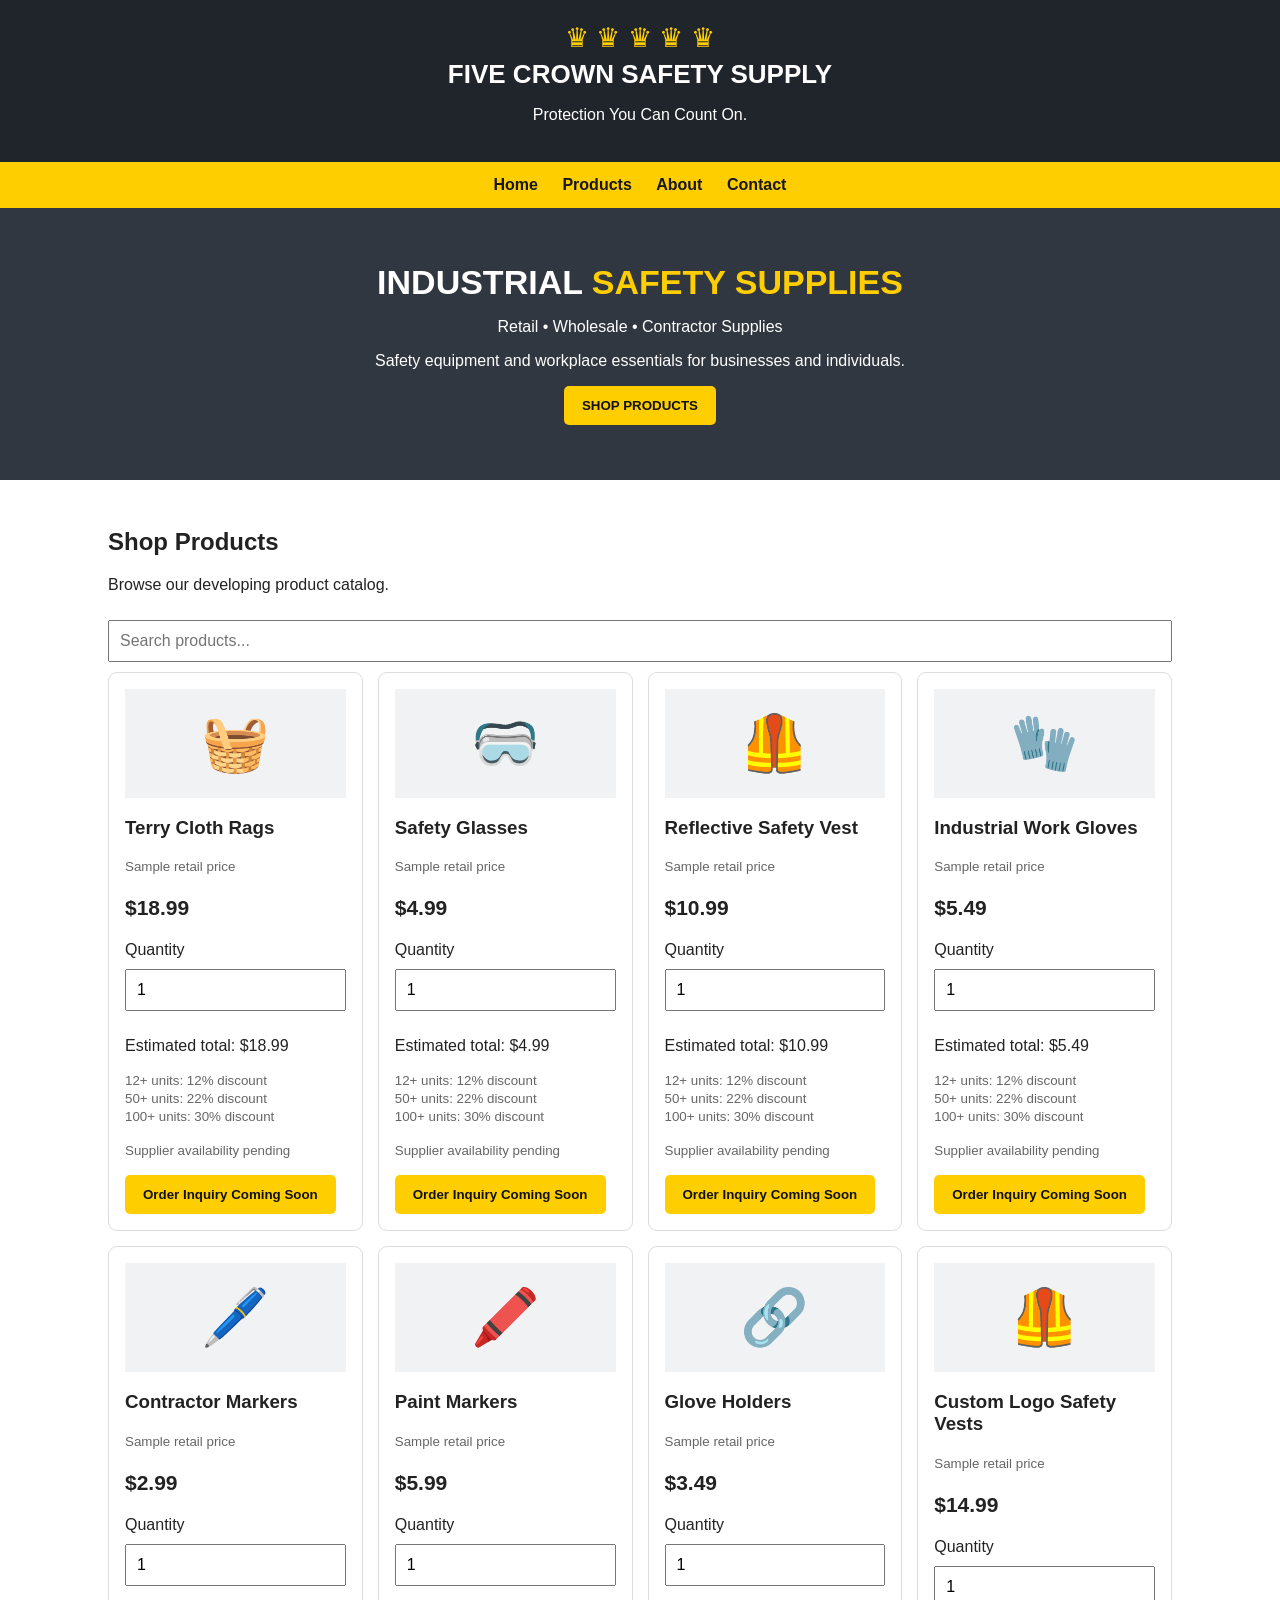
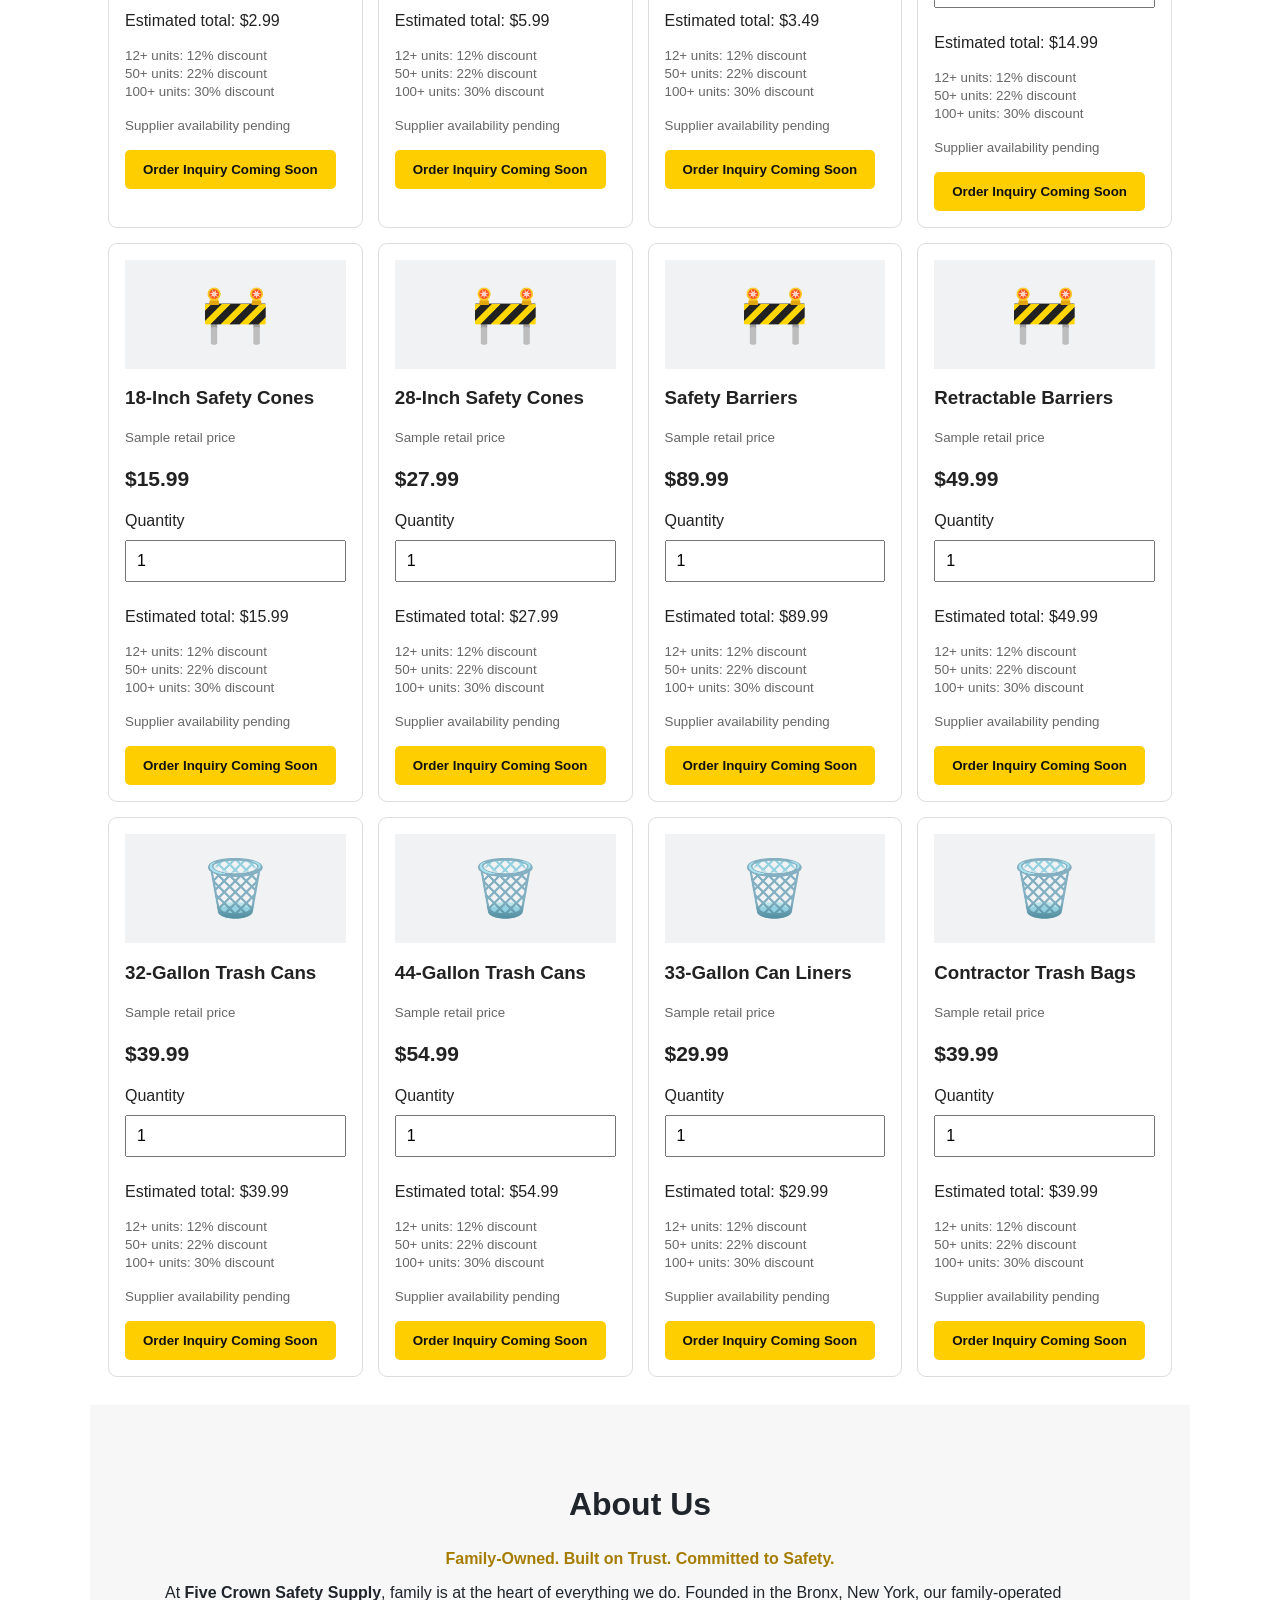
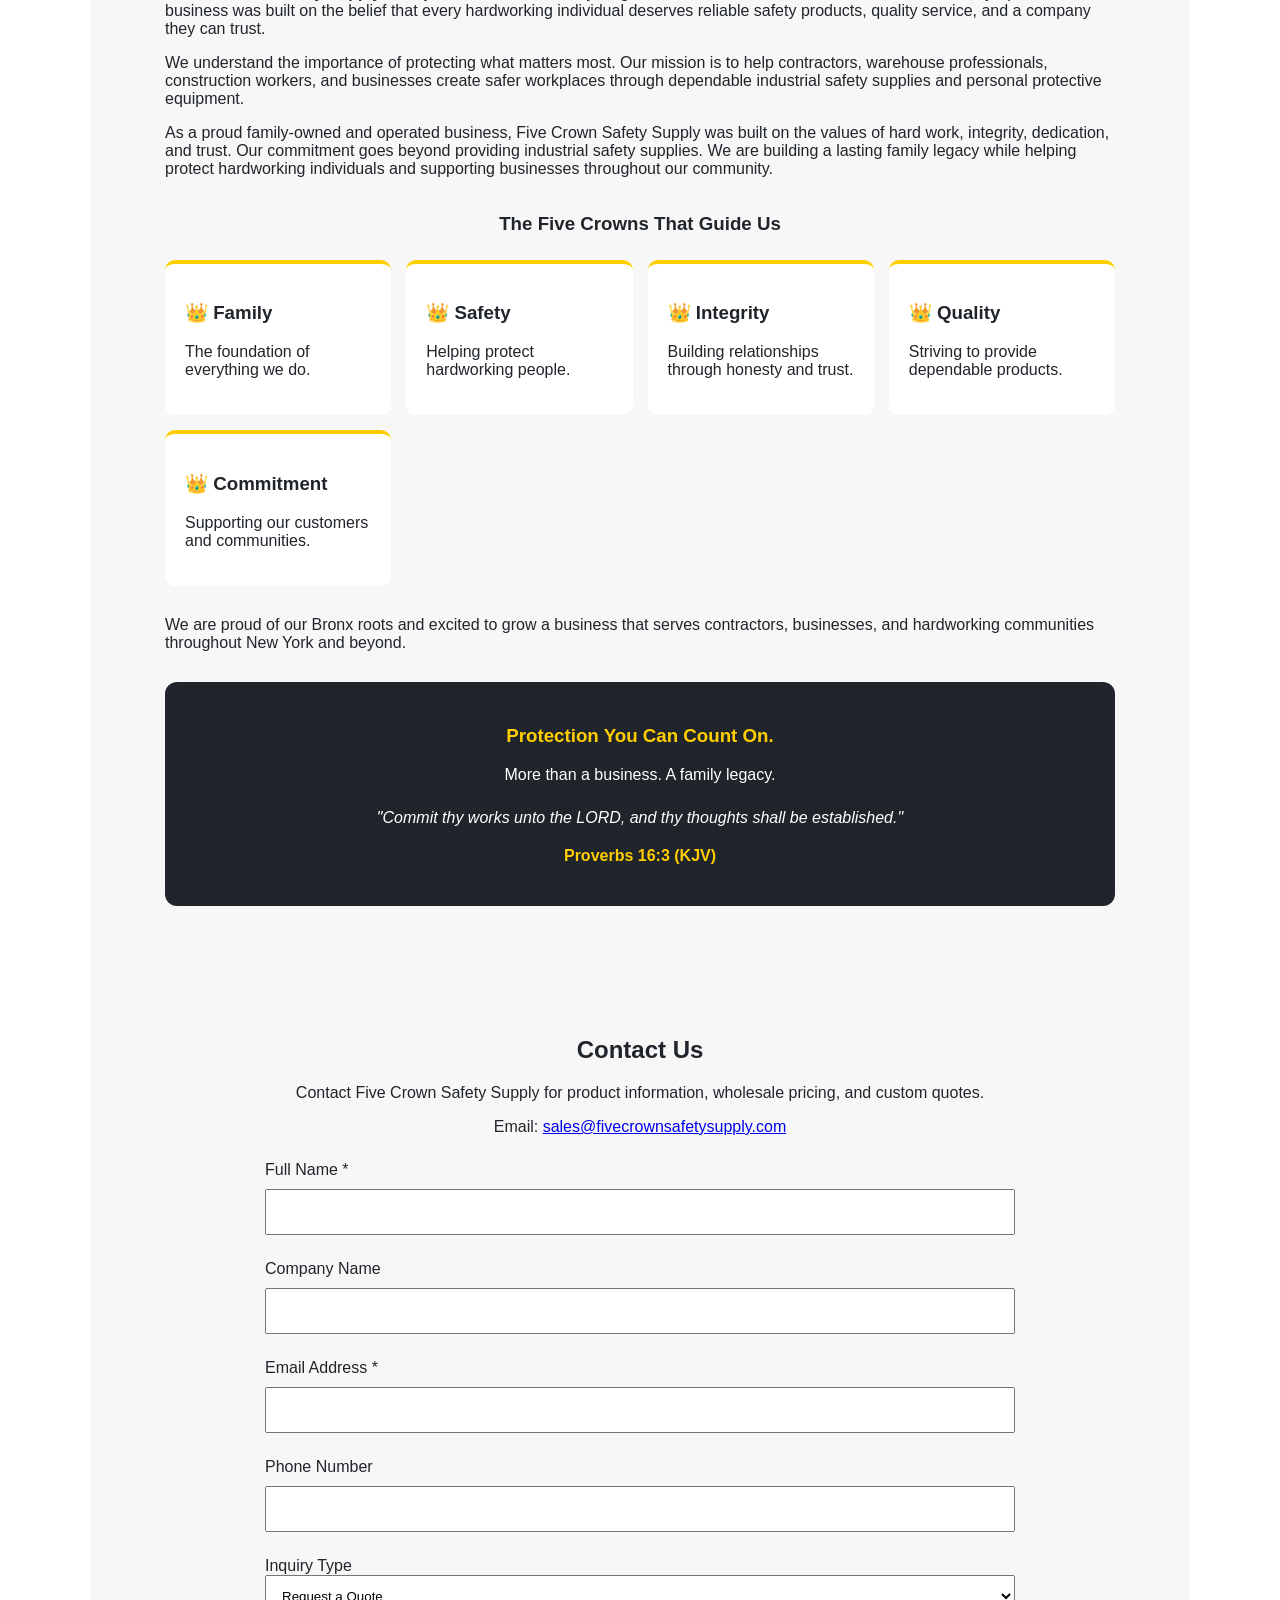
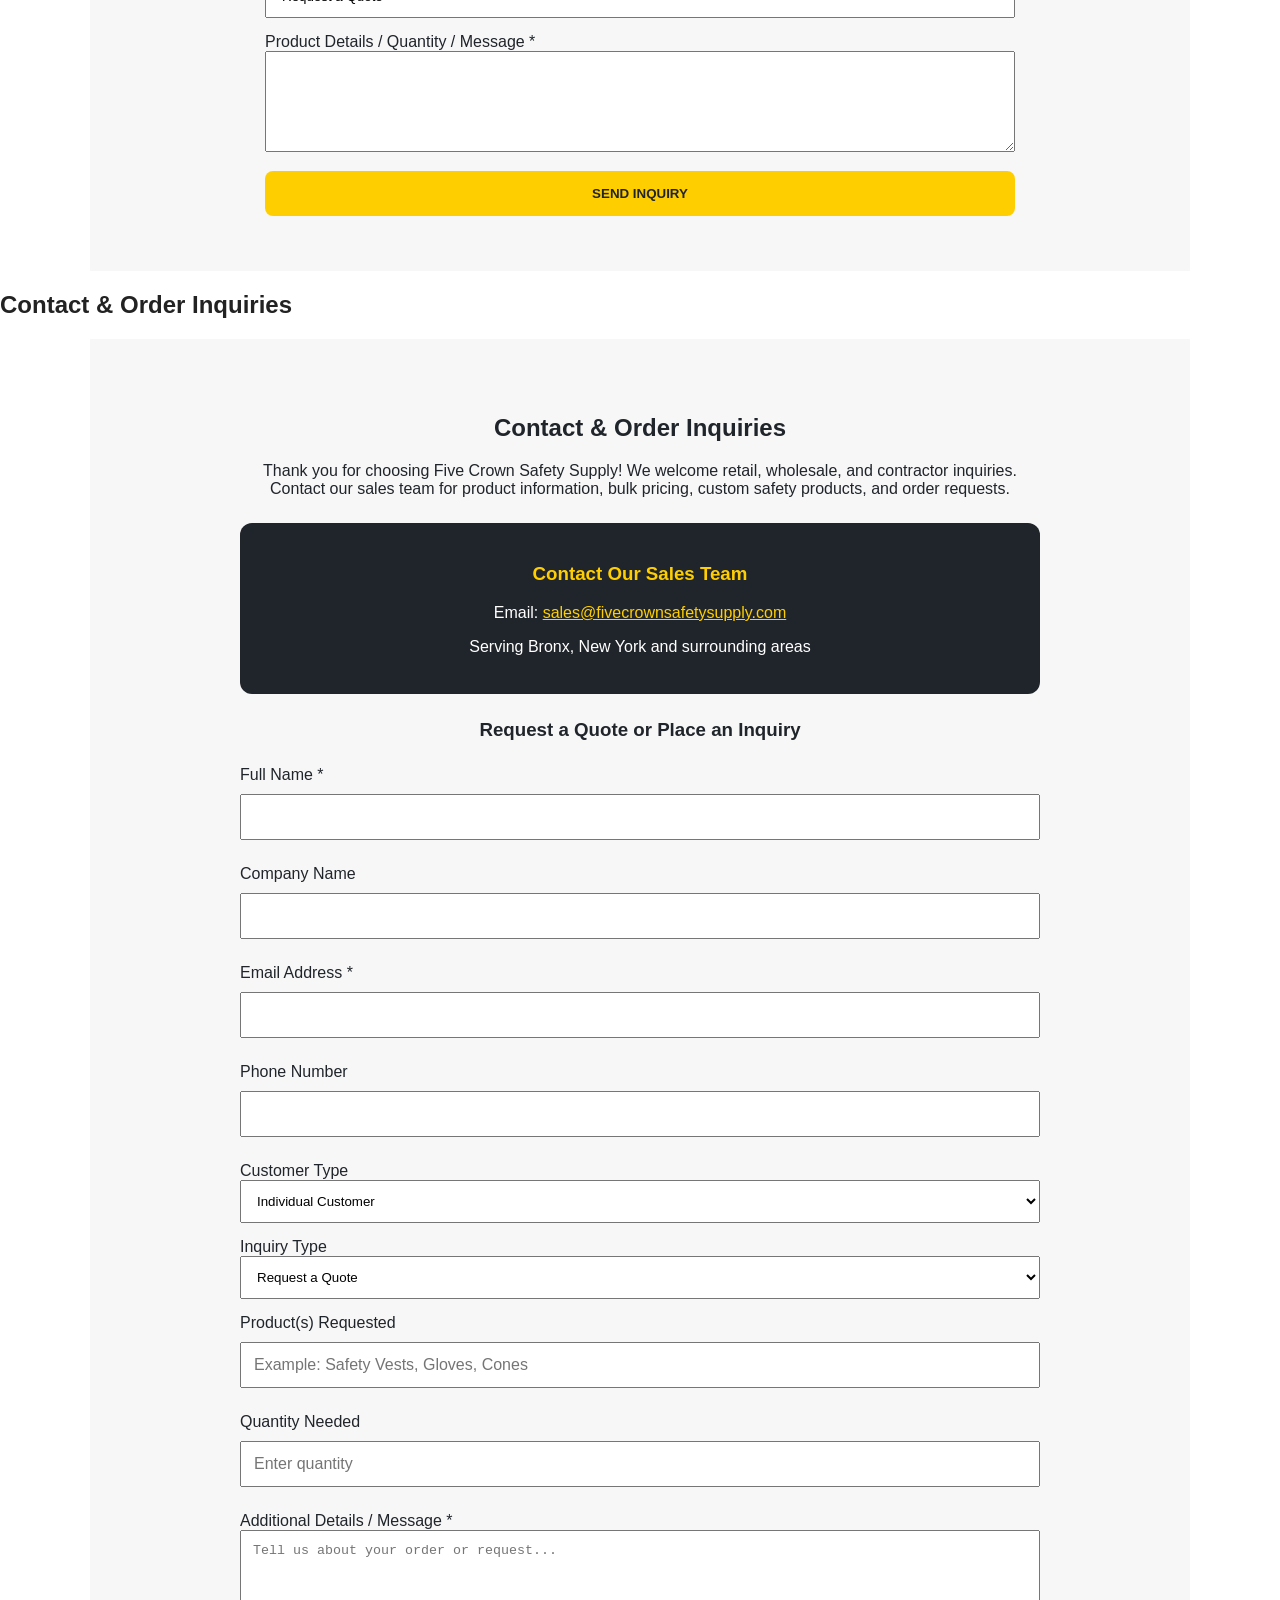
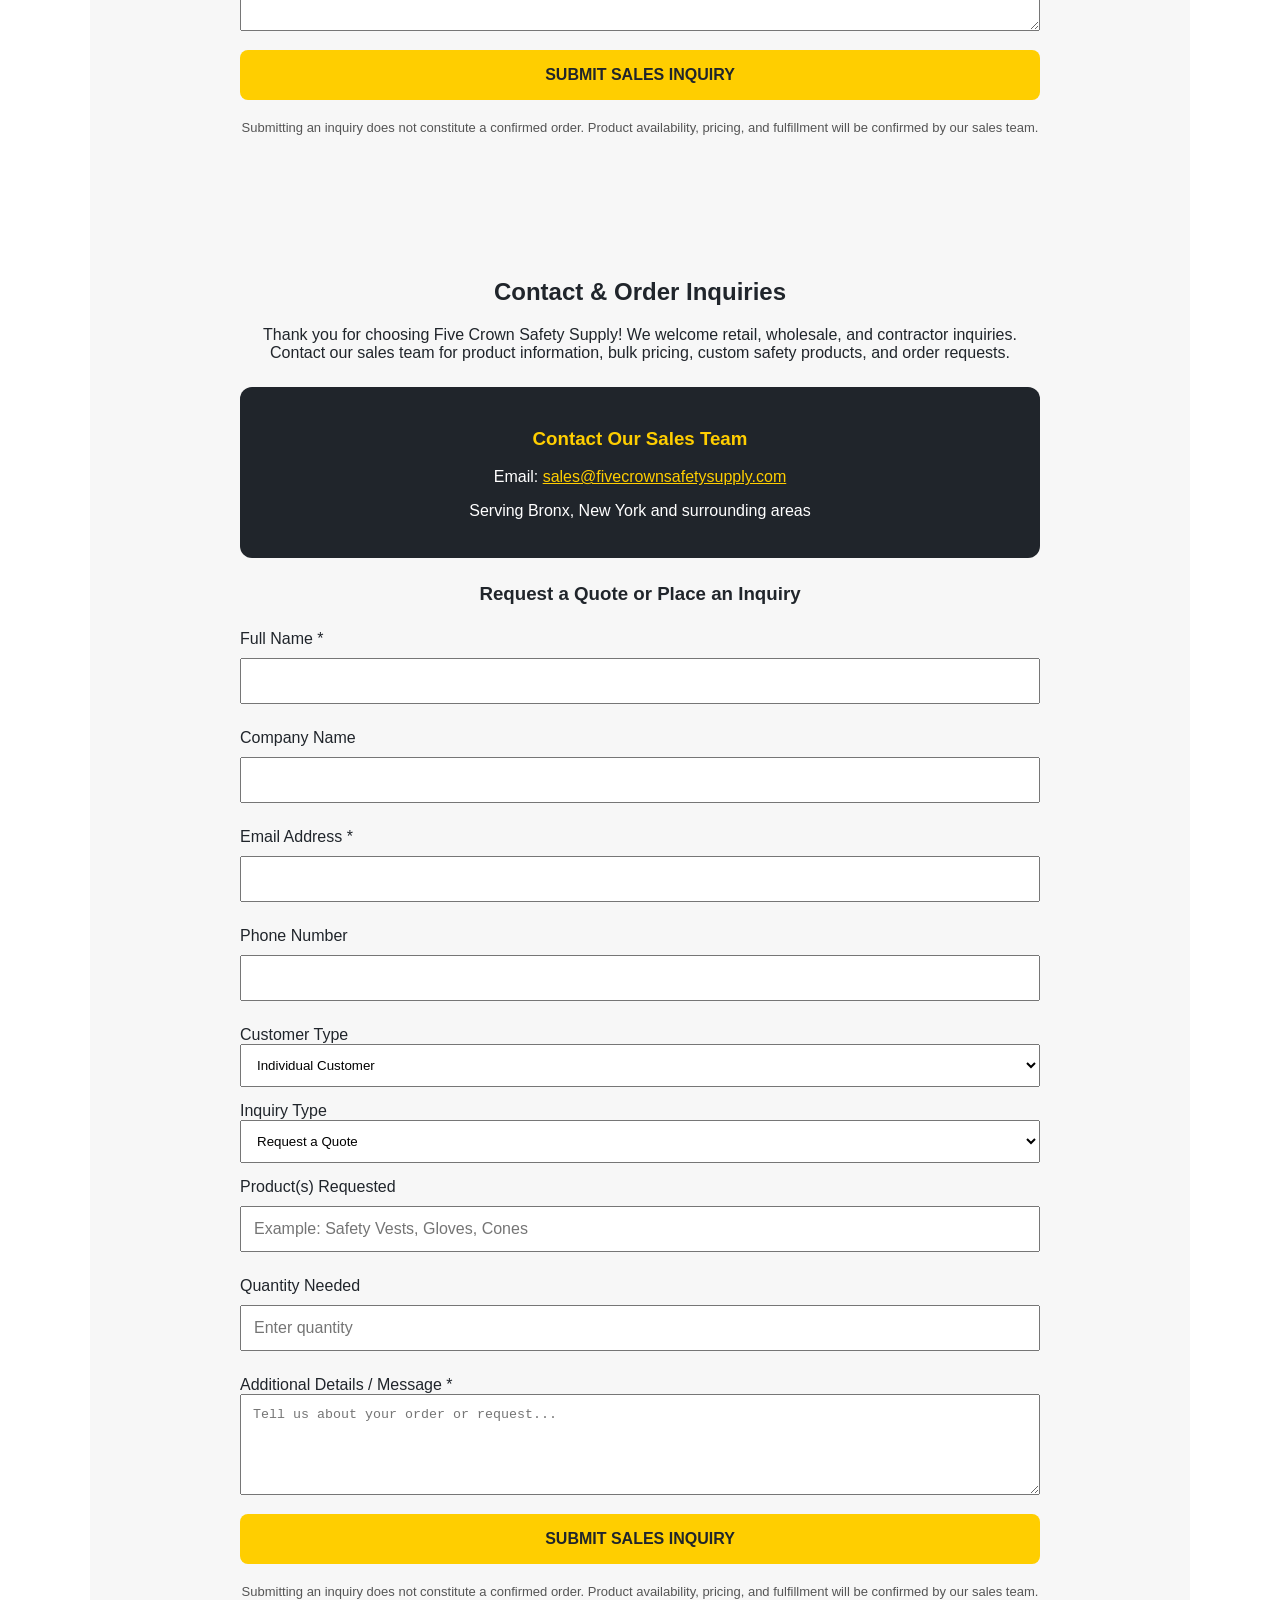
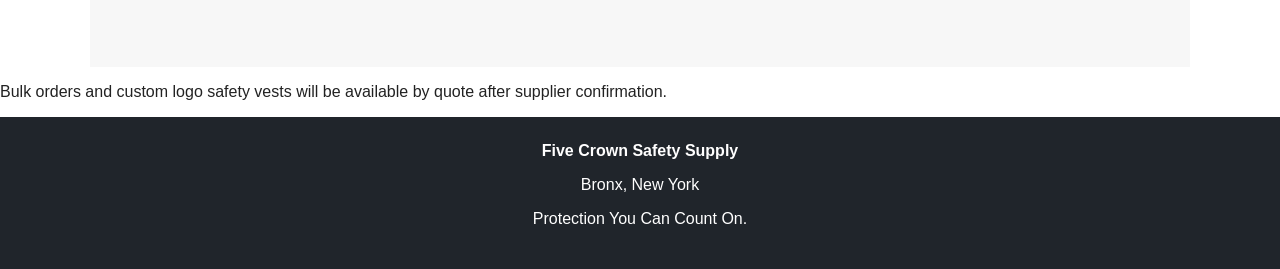
==== commit ce837450: "Create contact section with inquiry form Added a contact section with inquiry form for sales." ====
--- a/index.html
+++ b/index.html
@@ -421,6 +421,143 @@
   </div>
 </section>
 
+<section id="contact" style="background:#f7f7f7; padding:55px 20px; color:#20252b;">
+  <div style="max-width:800px; margin:auto;">
+
+    <h2 style="text-align:center;">
+      Contact &amp; Order Inquiries
+    </h2>
+
+    <p style="text-align:center;">
+      Thank you for choosing Five Crown Safety Supply!
+      We welcome retail, wholesale, and contractor
+      inquiries. Contact our sales team for product
+      information, bulk pricing, custom safety products,
+      and order requests.
+    </p>
+
+    <div style="background:#20252b; color:white;
+                padding:22px; border-radius:12px;
+                text-align:center; margin:25px 0;">
+
+      <h3 style="color:#ffce00;">Contact Our Sales Team</h3>
+
+      <p>
+        Email:
+        <a href="mailto:sales@fivecrownsafetysupply.com"
+           style="color:#ffce00; overflow-wrap:anywhere;">
+          sales@fivecrownsafetysupply.com
+        </a>
+      </p>
+
+      <p>Serving Bronx, New York and surrounding areas</p>
+    </div>
+
+    <h3 style="text-align:center;">Request a Quote or Place an Inquiry</h3>
+
+    <form action="https://formspree.io/f/myewkrka"
+          method="POST"
+          style="display:grid; gap:15px; margin-top:25px;">
+
+      <input type="hidden" name="_subject"
+             value="New Five Crown Sales Inquiry">
+
+      <label>
+        Full Name *
+        <input type="text" name="name" required
+               style="width:100%; padding:12px;
+                      box-sizing:border-box;">
+      </label>
+
+      <label>
+        Company Name
+        <input type="text" name="company"
+               style="width:100%; padding:12px;
+                      box-sizing:border-box;">
+      </label>
+
+      <label>
+        Email Address *
+        <input type="email" name="email" required
+               style="width:100%; padding:12px;
+                      box-sizing:border-box;">
+      </label>
+
+      <label>
+        Phone Number
+        <input type="tel" name="phone"
+               style="width:100%; padding:12px;
+                      box-sizing:border-box;">
+      </label>
+
+      <label>
+        Customer Type
+        <select name="customer_type"
+                style="width:100%; padding:12px;">
+          <option>Individual Customer</option>
+          <option>Business / Contractor</option>
+          <option>Wholesale Buyer</option>
+        </select>
+      </label>
+
+      <label>
+        Inquiry Type
+        <select name="inquiry_type"
+                style="width:100%; padding:12px;">
+          <option>Request a Quote</option>
+          <option>Product Availability</option>
+          <option>Wholesale / Bulk Pricing</option>
+          <option>Custom Logo Safety Vests</option>
+          <option>Order Inquiry</option>
+          <option>General Question</option>
+        </select>
+      </label>
+
+      <label>
+        Product(s) Requested
+        <input type="text" name="products"
+               placeholder="Example: Safety Vests, Gloves, Cones"
+               style="width:100%; padding:12px;
+                      box-sizing:border-box;">
+      </label>
+
+      <label>
+        Quantity Needed
+        <input type="number" name="quantity" min="1"
+               placeholder="Enter quantity"
+               style="width:100%; padding:12px;
+                      box-sizing:border-box;">
+      </label>
+
+      <label>
+        Additional Details / Message *
+        <textarea name="message" rows="5" required
+                  placeholder="Tell us about your order or request..."
+                  style="width:100%; padding:12px;
+                         box-sizing:border-box;"></textarea>
+      </label>
+
+      <button type="submit"
+              style="background:#ffce00; color:#20252b;
+                     border:0; padding:16px;
+                     font-weight:bold; font-size:16px;
+                     border-radius:8px; cursor:pointer;">
+        SUBMIT SALES INQUIRY
+      </button>
+
+    </form>
+
+    <p style="text-align:center; font-size:13px;
+              color:#555; margin-top:20px;">
+      Submitting an inquiry does not constitute
+      a confirmed order. Product availability,
+      pricing, and fulfillment will be confirmed
+      by our sales team.
+    </p>
+
+  </div>
+</section>
+
 
 <p>Bulk orders and custom logo safety vests will be available by quote after supplier confirmation.</p>
 
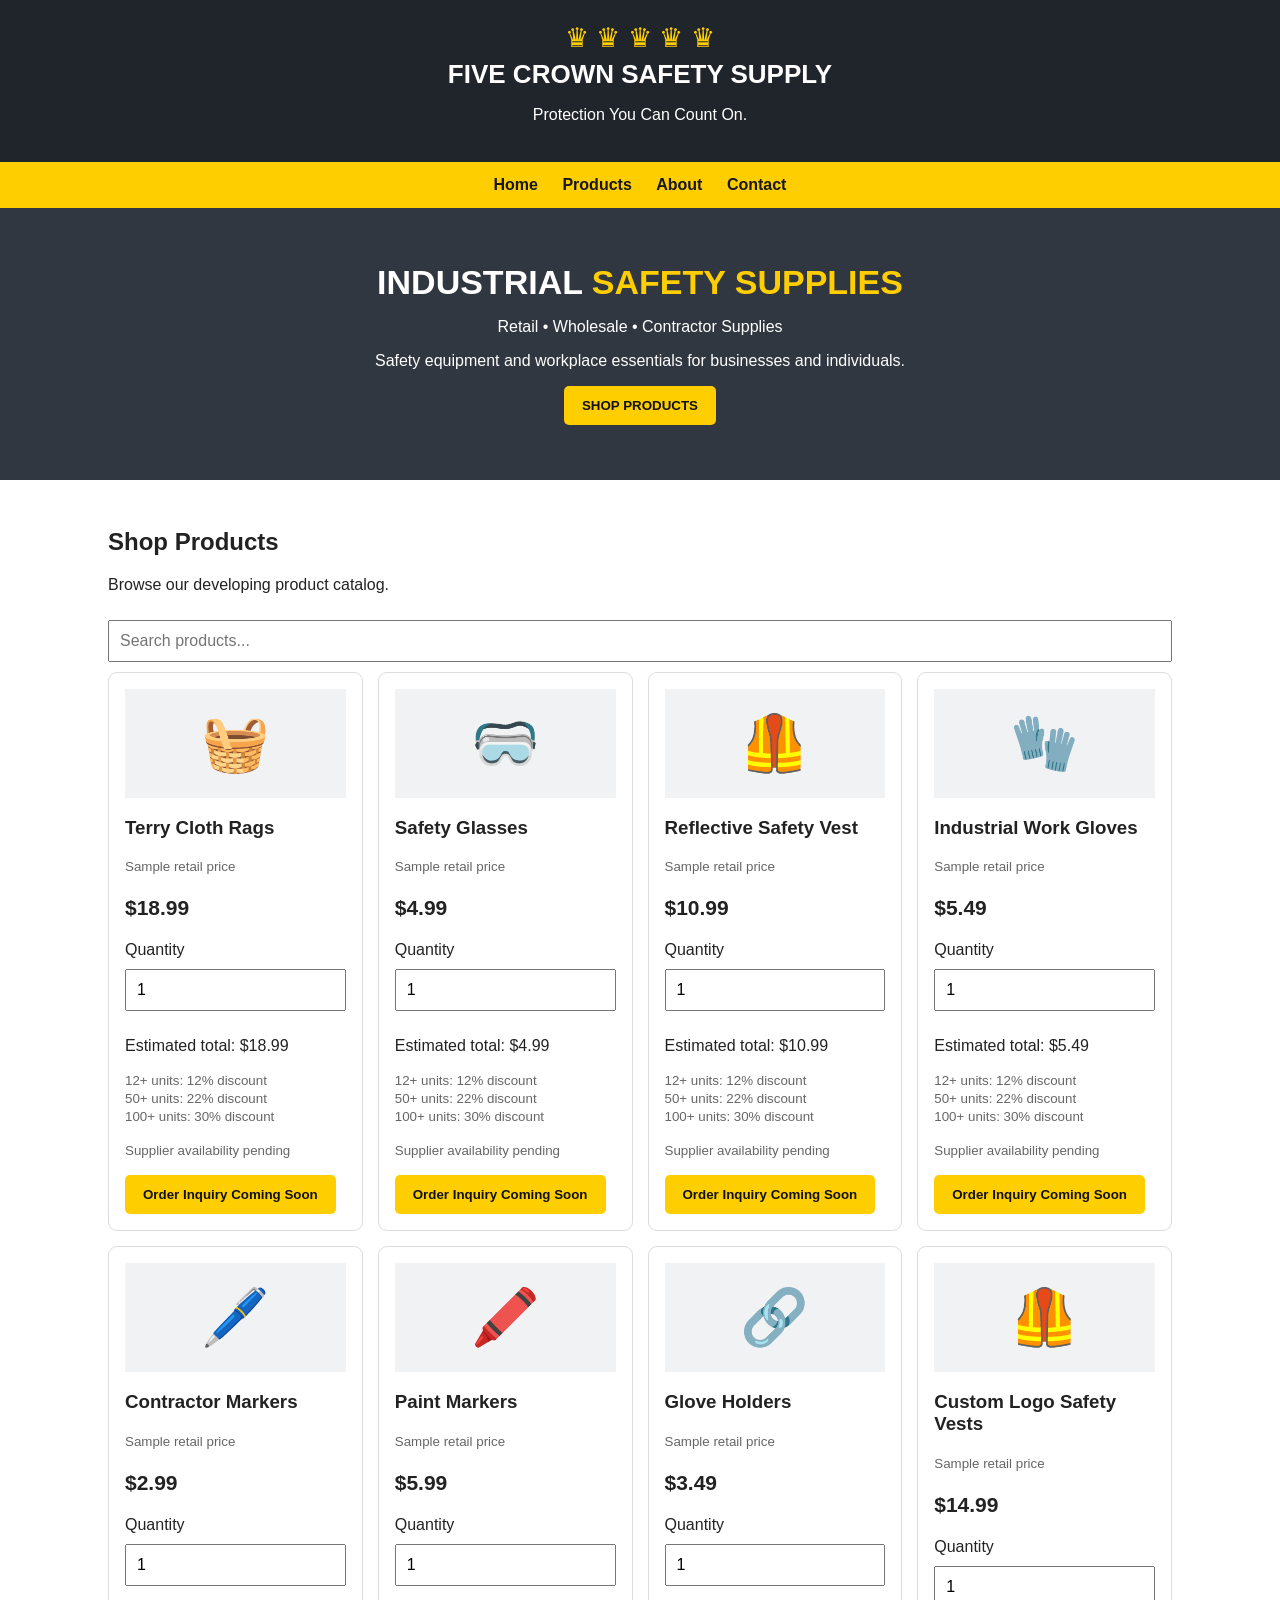
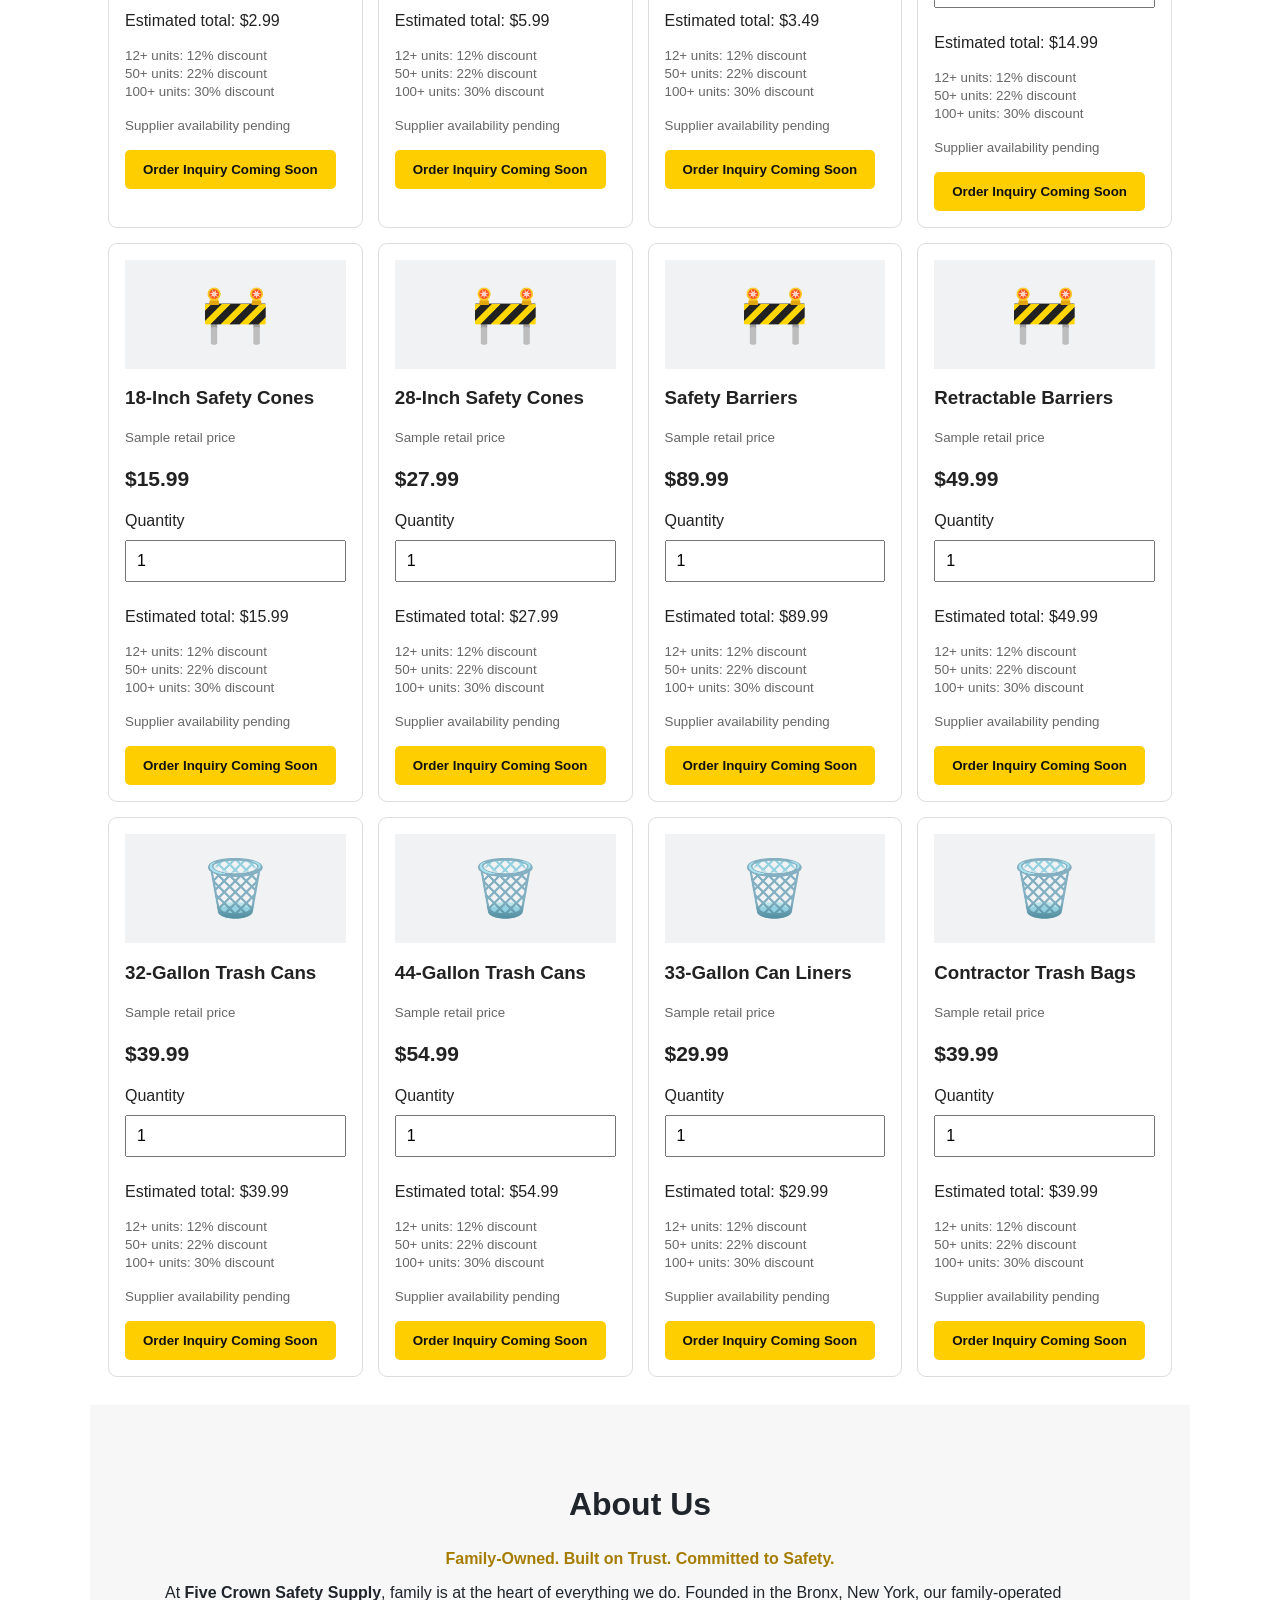
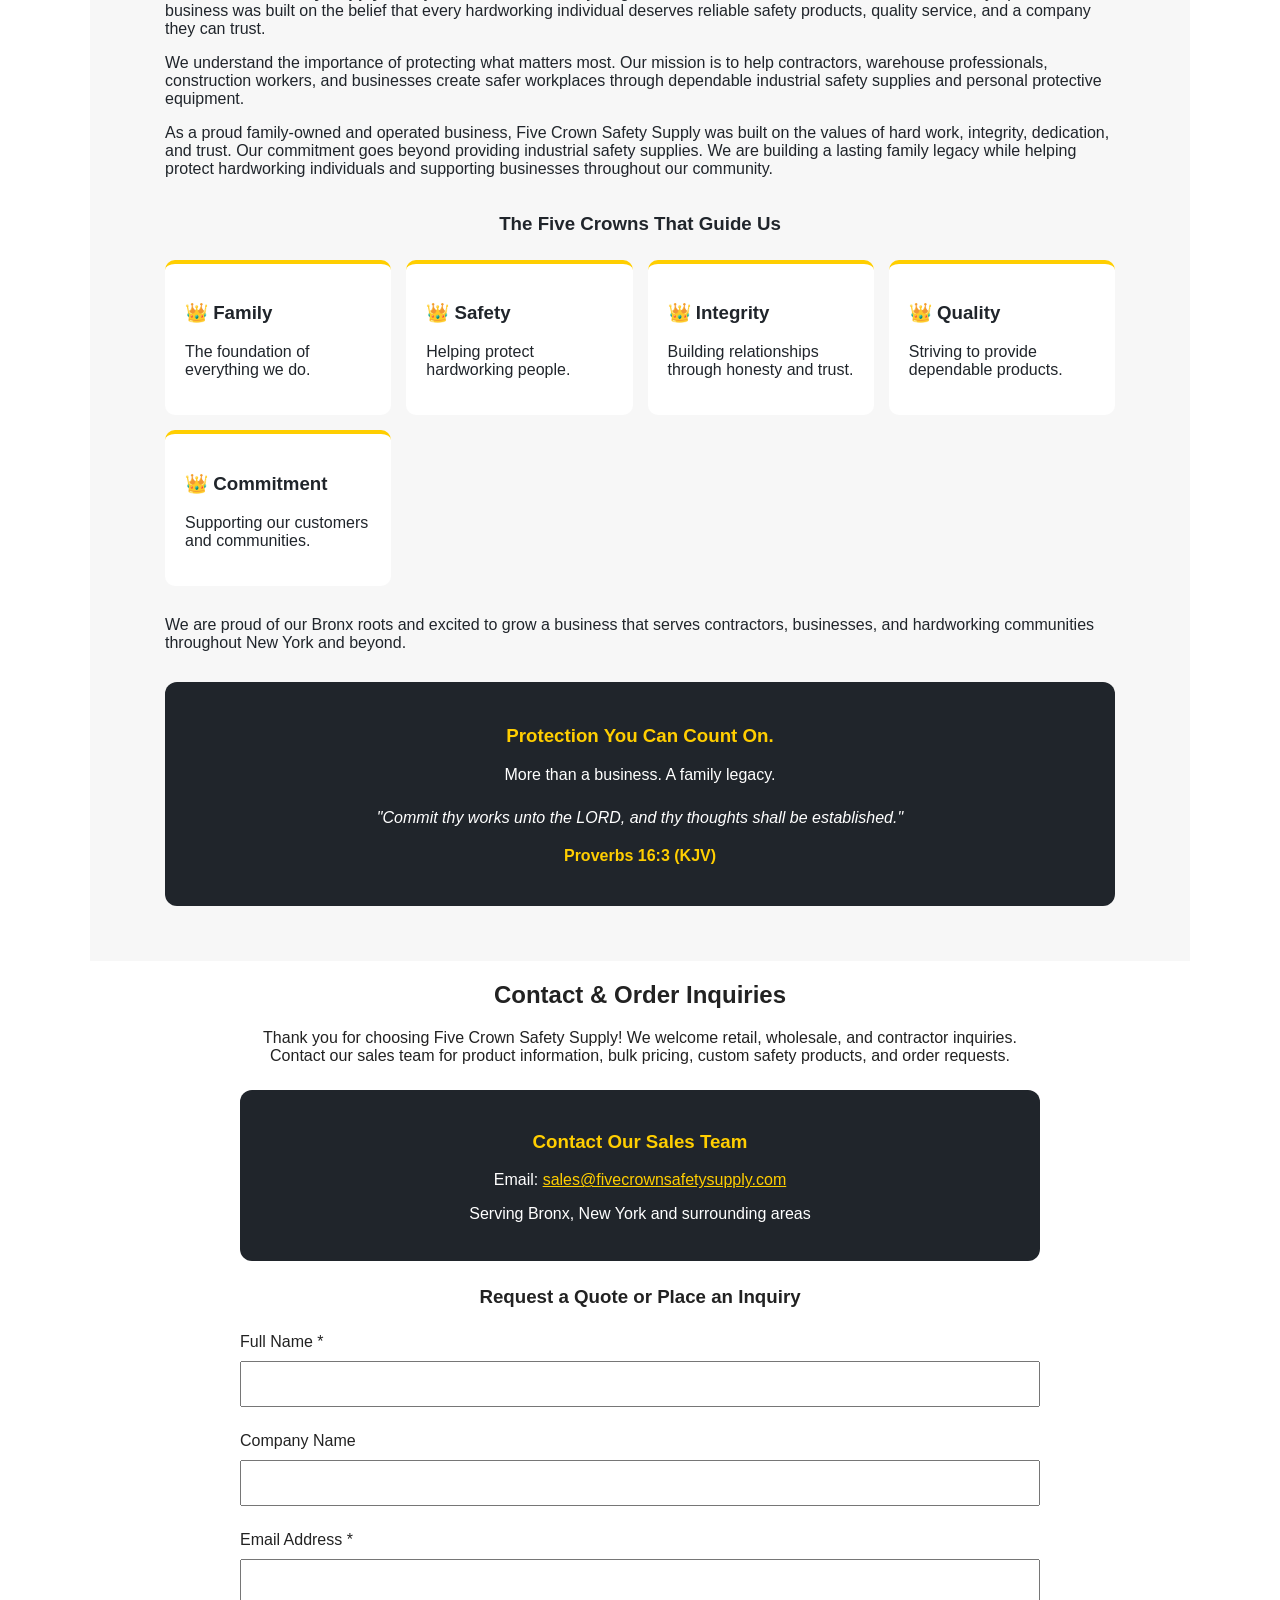
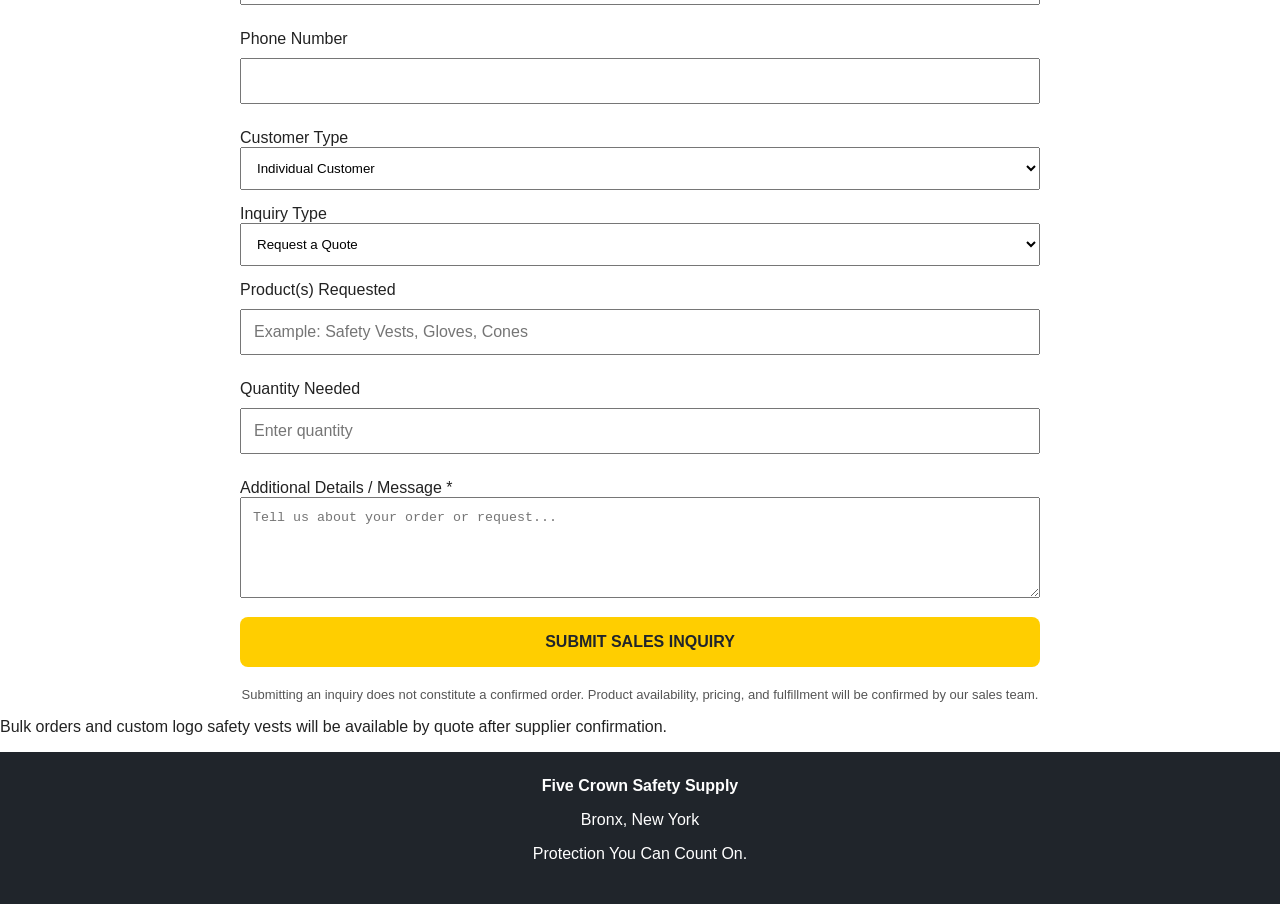
==== commit 30c216de: "Refactor contact section with updated inquiry form Removed old contact section and replaced it with " ====
--- a/index.html
+++ b/index.html
@@ -204,87 +204,10 @@
   </div>
 </section>
 
-<section id="contact" style="background:#f7f7f7; padding:55px 20px; color:#20252b;">
-  <div style="max-width:750px; margin:auto;">
-
-    <h2 style="text-align:center;">Contact Us</h2>
-
-    <p style="text-align:center;">
-      Contact Five Crown Safety Supply for product
-      information, wholesale pricing, and custom quotes.
-    </p>
-
-    <p style="text-align:center;">
-      Email: <a href="mailto:sales@fivecrownsafetysupply.com">
-      sales@fivecrownsafetysupply.com</a>
-    </p>
-
-    <form action="https://formspree.io/f/myewkrka"
-          method="POST"
-          style="display:grid; gap:15px; margin-top:25px;">
-
-      <label>
-        Full Name *
-        <input type="text" name="name" required
-          style="width:100%; padding:12px; box-sizing:border-box;">
-      </label>
-
-      <label>
-        Company Name
-        <input type="text" name="company"
-          style="width:100%; padding:12px; box-sizing:border-box;">
-      </label>
-
-      <label>
-        Email Address *
-        <input type="email" name="email" required
-          style="width:100%; padding:12px; box-sizing:border-box;">
-      </label>
-
-      <label>
-        Phone Number
-        <input type="tel" name="phone"
-          style="width:100%; padding:12px; box-sizing:border-box;">
-      </label>
-
-      <label>
-        Inquiry Type
-        <select name="inquiry_type"
-          style="width:100%; padding:12px;">
-          <option>Request a Quote</option>
-          <option>Wholesale Pricing</option>
-          <option>Product Inquiry</option>
-          <option>General Question</option>
-        </select>
-      </label>
-
-      <label>
-        Product Details / Quantity / Message *
-        <textarea name="message" rows="5" required
-          style="width:100%; padding:12px; box-sizing:border-box;"></textarea>
-      </label>
-
-      <button type="submit"
-        style="background:#ffce00; color:#20252b;
-        border:0; padding:15px; font-weight:bold;
-        border-radius:8px; cursor:pointer;">
-        SEND INQUIRY
-      </button>
-
-    </form>
-
-  </div>
-</section>
-
-
-
-
-
-
-<h2>Contact & Order Inquiries</h2>
-
-
-<section id="contact" style="background:#f7f7f7; padding:55px 20px; color:#20252b;">
+
+    
+
+  
   <div style="max-width:800px; margin:auto;">
 
     <h2 style="text-align:center;">
@@ -421,148 +344,11 @@
   </div>
 </section>
 
-<section id="contact" style="background:#f7f7f7; padding:55px 20px; color:#20252b;">
-  <div style="max-width:800px; margin:auto;">
-
-    <h2 style="text-align:center;">
-      Contact &amp; Order Inquiries
-    </h2>
-
-    <p style="text-align:center;">
-      Thank you for choosing Five Crown Safety Supply!
-      We welcome retail, wholesale, and contractor
-      inquiries. Contact our sales team for product
-      information, bulk pricing, custom safety products,
-      and order requests.
-    </p>
-
-    <div style="background:#20252b; color:white;
-                padding:22px; border-radius:12px;
-                text-align:center; margin:25px 0;">
-
-      <h3 style="color:#ffce00;">Contact Our Sales Team</h3>
-
-      <p>
-        Email:
-        <a href="mailto:sales@fivecrownsafetysupply.com"
-           style="color:#ffce00; overflow-wrap:anywhere;">
-          sales@fivecrownsafetysupply.com
-        </a>
-      </p>
-
-      <p>Serving Bronx, New York and surrounding areas</p>
-    </div>
-
-    <h3 style="text-align:center;">Request a Quote or Place an Inquiry</h3>
-
-    <form action="https://formspree.io/f/myewkrka"
-          method="POST"
-          style="display:grid; gap:15px; margin-top:25px;">
-
-      <input type="hidden" name="_subject"
-             value="New Five Crown Sales Inquiry">
-
-      <label>
-        Full Name *
-        <input type="text" name="name" required
-               style="width:100%; padding:12px;
-                      box-sizing:border-box;">
-      </label>
-
-      <label>
-        Company Name
-        <input type="text" name="company"
-               style="width:100%; padding:12px;
-                      box-sizing:border-box;">
-      </label>
-
-      <label>
-        Email Address *
-        <input type="email" name="email" required
-               style="width:100%; padding:12px;
-                      box-sizing:border-box;">
-      </label>
-
-      <label>
-        Phone Number
-        <input type="tel" name="phone"
-               style="width:100%; padding:12px;
-                      box-sizing:border-box;">
-      </label>
-
-      <label>
-        Customer Type
-        <select name="customer_type"
-                style="width:100%; padding:12px;">
-          <option>Individual Customer</option>
-          <option>Business / Contractor</option>
-          <option>Wholesale Buyer</option>
-        </select>
-      </label>
-
-      <label>
-        Inquiry Type
-        <select name="inquiry_type"
-                style="width:100%; padding:12px;">
-          <option>Request a Quote</option>
-          <option>Product Availability</option>
-          <option>Wholesale / Bulk Pricing</option>
-          <option>Custom Logo Safety Vests</option>
-          <option>Order Inquiry</option>
-          <option>General Question</option>
-        </select>
-      </label>
-
-      <label>
-        Product(s) Requested
-        <input type="text" name="products"
-               placeholder="Example: Safety Vests, Gloves, Cones"
-               style="width:100%; padding:12px;
-                      box-sizing:border-box;">
-      </label>
-
-      <label>
-        Quantity Needed
-        <input type="number" name="quantity" min="1"
-               placeholder="Enter quantity"
-               style="width:100%; padding:12px;
-                      box-sizing:border-box;">
-      </label>
-
-      <label>
-        Additional Details / Message *
-        <textarea name="message" rows="5" required
-                  placeholder="Tell us about your order or request..."
-                  style="width:100%; padding:12px;
-                         box-sizing:border-box;"></textarea>
-      </label>
-
-      <button type="submit"
-              style="background:#ffce00; color:#20252b;
-                     border:0; padding:16px;
-                     font-weight:bold; font-size:16px;
-                     border-radius:8px; cursor:pointer;">
-        SUBMIT SALES INQUIRY
-      </button>
-
-    </form>
-
-    <p style="text-align:center; font-size:13px;
-              color:#555; margin-top:20px;">
-      Submitting an inquiry does not constitute
-      a confirmed order. Product availability,
-      pricing, and fulfillment will be confirmed
-      by our sales team.
-    </p>
-
-  </div>
+
+<p>Bulk orders and custom logo safety vests will be available by quote after supplier confirmation.</p>
+
 </section>
 
-
-<p>Bulk orders and custom logo safety vests will be available by quote after supplier confirmation.</p>
-
-</section>
-
 <footer>
 
 <b>Five Crown Safety Supply</b>
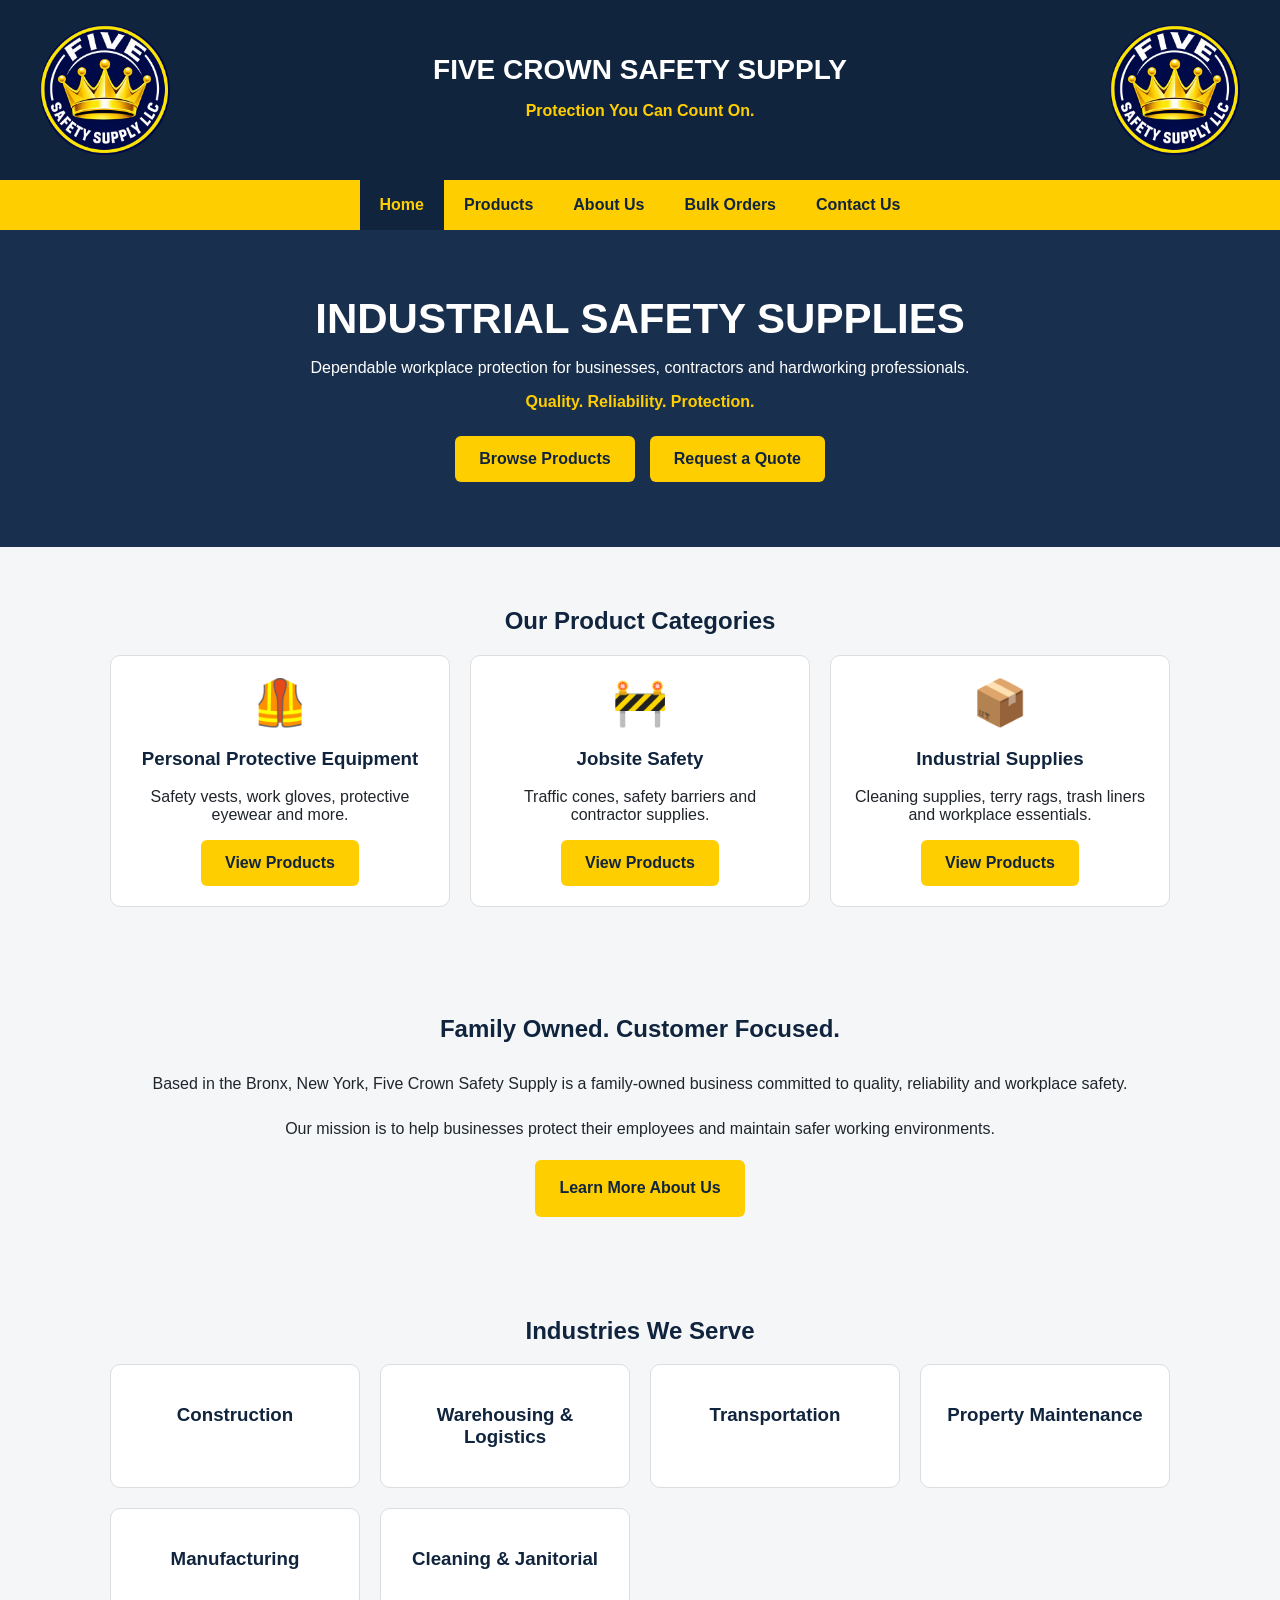
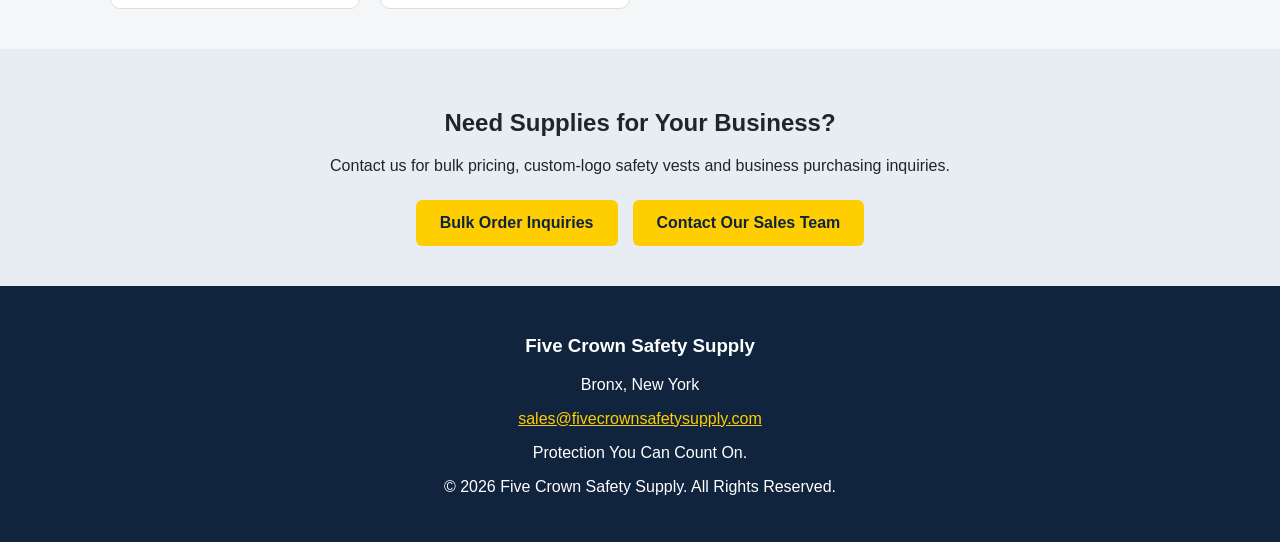
==== commit 07a8a1d2: "Rename home-new.html to index.html" ====
--- a/index.html
+++ b/index.html
@@ -1,466 +1,296 @@
+
 <!DOCTYPE html>
-
 <html lang="en">
-
 <head>
-
-<meta charset="UTF-8">
-
-<meta name="viewport" content="width=device-width, initial-scale=1">
-
-<title>Five Crown Safety Supply</title>
-
-<style>
-
-*{box-sizing:border-box}
-
-body{margin:0;font-family:Arial,sans-serif;color:#222}
-
-header{background:#20252b;color:white;padding:22px;text-align:center}
-
-header h1{margin:5px 0;font-size:26px}
-
-.crowns{color:#ffce00;font-size:27px}
-
-nav{background:#ffce00;padding:14px;text-align:center}
-
-nav a{color:#171717;font-weight:bold;margin:0 10px;text-decoration:none}
-
-.hero{background:#303740;color:white;text-align:center;padding:55px 18px}
-
-.hero h2{font-size:34px;margin:0}
-
-.hero strong{color:#ffce00}
-
-.btn{background:#ffce00;color:#111;border:0;padding:12px 18px;border-radius:5px;font-weight:bold;cursor:pointer}
-
-section{padding:28px 18px;max-width:1100px;margin:auto}
-
-.grid{display:grid;grid-template-columns:repeat(auto-fit,minmax(210px,1fr));gap:15px}
-
-.card{border:1px solid #ddd;border-radius:9px;padding:16px}
-
-.photo{background:#f1f2f4;text-align:center;font-size:55px;padding:22px}
-
-.price{font-size:21px;font-weight:bold}
-
-small{color:#666}
-
-input{padding:10px;width:100%;margin:10px 0;font-size:16px}
-
-footer{background:#20252b;color:white;text-align:center;padding:25px}
-
-</style>
-
+  <meta charset="UTF-8">
+  <meta name="viewport" content="width=device-width, initial-scale=1.0">
+
+  <title>Five Crown Safety Supply | Home</title>
+
+  <meta name="description" content="Five Crown Safety Supply provides industrial safety supplies, personal protective equipment and workplace essentials in New York.">
+
+  <link rel="stylesheet" href="style.css">
+
+  <style>
+    .brand-header {
+      display: flex;
+      align-items: center;
+      justify-content: space-between;
+      gap: 15px;
+      max-width: 1200px;
+      margin: auto;
+    }
+
+    .brand-logo {
+      width: 130px;
+      max-width: 20%;
+      height: auto;
+    }
+
+    .brand-name {
+      flex: 1;
+      text-align: center;
+    }
+
+    .tagline {
+      color: #ffce00;
+      font-weight: bold;
+    }
+
+    .hero-buttons {
+      display: flex;
+      justify-content: center;
+      flex-wrap: wrap;
+      gap: 15px;
+      margin-top: 25px;
+    }
+
+    .category-card {
+      text-align: center;
+    }
+
+    .category-card h3 {
+      color: #10243e;
+    }
+
+    .category-icon {
+      font-size: 45px;
+    }
+
+    .section-title {
+      text-align: center;
+      color: #10243e;
+    }
+
+    .company-intro {
+      text-align: center;
+      line-height: 1.8;
+    }
+
+    .quote-section {
+      background: #e8edf3;
+      text-align: center;
+      max-width: none;
+    }
+
+    @media (max-width: 600px) {
+      .brand-logo {
+        width: 65px;
+      }
+
+      .brand-name h1 {
+        font-size: 19px;
+      }
+
+      .tagline {
+        font-size: 12px;
+      }
+    }
+  </style>
 </head>
 
 <body>
 
 <header>
-
-<div class="crowns">♛ ♛ ♛ ♛ ♛</div>
-
-<h1>FIVE CROWN SAFETY SUPPLY</h1>
-
-<p>Protection You Can Count On.</p>
-
+  <div class="brand-header">
+
+    <img src="logo.png"
+         alt="Five Crown Safety Supply Logo"
+         class="brand-logo"
+         onerror="this.style.visibility='hidden'">
+
+    <div class="brand-name">
+      <h1>FIVE CROWN SAFETY SUPPLY</h1>
+      <p class="tagline">
+        Protection You Can Count On.
+      </p>
+    </div>
+
+    <img src="logo.png"
+         alt=""
+         class="brand-logo"
+         onerror="this.style.visibility='hidden'">
+
+  </div>
 </header>
 
-<nav>
-
-<a href="#home">Home</a>
-
-<a href="#products">Products</a>
-
-<a href="#about">About</a>
-
-<a href="#contact">Contact</a>
-
+<nav aria-label="Main navigation">
+  <a href="index.html" class="active">Home</a>
+  <a href="products.html">Products</a>
+  <a href="about.html">About Us</a>
+  <a href="bulk-orders.html">Bulk Orders</a>
+  <a href="contact.html">Contact Us</a>
 </nav>
 
-<div class="hero" id="home">
-
-<h2>INDUSTRIAL <strong>SAFETY SUPPLIES</strong></h2>
-
-<p>Retail • Wholesale • Contractor Supplies</p>
-
-<p>Safety equipment and workplace essentials for businesses and individuals.</p>
-
-<a href="#products"><button class="btn">SHOP PRODUCTS</button></a>
-
-</div>
-
-<section id="products">
-
-<h2>Shop Products</h2>
-
-<p>Browse our developing product catalog.</p>
-
-<input id="search" placeholder="Search products..." oninput="render()">
-
-<div class="grid" id="catalog"></div>
-
-</section>
-
-<section id="about" style="background:#f7f7f7; padding:55px 20px; color:#20252b;">
-  <div style="max-width:950px; margin:auto;">
-
-    <h2 style="text-align:center; font-size:32px;">
-      About Us
+<main>
+
+  <div class="hero">
+    <h2>INDUSTRIAL SAFETY SUPPLIES</h2>
+
+    <p>
+      Dependable workplace protection for
+      businesses, contractors and hardworking
+      professionals.
+    </p>
+
+    <p>
+      <strong>
+        Quality. Reliability. Protection.
+      </strong>
+    </p>
+
+    <div class="hero-buttons">
+      <a href="products.html" class="btn">
+        Browse Products
+      </a>
+
+      <a href="contact.html" class="btn">
+        Request a Quote
+      </a>
+    </div>
+  </div>
+
+  <section>
+    <h2 class="section-title">
+      Our Product Categories
     </h2>
 
-    <p style="text-align:center; font-weight:bold; color:#a67c00;">
-      Family-Owned. Built on Trust. Committed to Safety.
-    </p>
-
-    <p>
-      At <strong>Five Crown Safety Supply</strong>, family is at
-      the heart of everything we do. Founded in the Bronx,
-      New York, our family-operated business was built on
-      the belief that every hardworking individual deserves
-      reliable safety products, quality service, and a
-      company they can trust.
-    </p>
-
-    <p>
-      We understand the importance of protecting what
-      matters most. Our mission is to help contractors,
-      warehouse professionals, construction workers,
-      and businesses create safer workplaces through
-      dependable industrial safety supplies and personal
-      protective equipment.
-    </p>
-
-    <p>
-       As a proud family-owned and operated business,
-  Five Crown Safety Supply was built on the values
-  of hard work, integrity, dedication, and trust.
-  Our commitment goes beyond providing industrial
-  safety supplies. We are building a lasting family
-  legacy while helping protect hardworking individuals
-  and supporting businesses throughout our community.
-    </p>
-
-    <h3 style="text-align:center; margin-top:35px;">
-      The Five Crowns That Guide Us
-    </h3>
-
-    <div style="display:grid; grid-template-columns:repeat(auto-fit,minmax(180px,1fr)); gap:15px; margin-top:25px;">
-
-      <div style="background:white; padding:20px; border-top:4px solid #ffce00; border-radius:10px;">
-        <h3>👑 Family</h3>
-        <p>The foundation of everything we do.</p>
-      </div>
-
-      <div style="background:white; padding:20px; border-top:4px solid #ffce00; border-radius:10px;">
-        <h3>👑 Safety</h3>
-        <p>Helping protect hardworking people.</p>
-      </div>
-
-      <div style="background:white; padding:20px; border-top:4px solid #ffce00; border-radius:10px;">
-        <h3>👑 Integrity</h3>
-        <p>Building relationships through honesty and trust.</p>
-      </div>
-
-      <div style="background:white; padding:20px; border-top:4px solid #ffce00; border-radius:10px;">
-        <h3>👑 Quality</h3>
-        <p>Striving to provide dependable products.</p>
-      </div>
-
-      <div style="background:white; padding:20px; border-top:4px solid #ffce00; border-radius:10px;">
-        <h3>👑 Commitment</h3>
-        <p>Supporting our customers and communities.</p>
-      </div>
-
-    </div>
-
-    <p style="margin-top:30px;">
-      We are proud of our Bronx roots and excited to grow
-      a business that serves contractors, businesses, and
-      hardworking communities throughout New York
-      and beyond.
-    </p>
-
-    <div style="background:#20252b; color:white; text-align:center; padding:25px; border-radius:12px; margin-top:30px;">
-      <h3 style="color:#ffce00;">
-        Protection You Can Count On.
-      </h3>
-      
-<p>More than a business. A family legacy.</p>
-
-<p style="font-style:italic; margin-top:20px;
-          font-size:16px; line-height:1.7;">
-  "Commit thy works unto the LORD, and thy
-  thoughts shall be established."
-</p>
-
-<p style="color:#ffce00; font-weight:bold;
-          margin-top:8px;">
-  Proverbs 16:3 (KJV)
-</p>
-
-    </div>
-
-  </div>
-</section>
-
-
-    
-
-  
-  <div style="max-width:800px; margin:auto;">
-
-    <h2 style="text-align:center;">
-      Contact &amp; Order Inquiries
+    <div class="grid">
+
+      <div class="card category-card">
+        <div class="category-icon">🦺</div>
+        <h3>Personal Protective Equipment</h3>
+        <p>
+          Safety vests, work gloves,
+          protective eyewear and more.
+        </p>
+        <a href="products.html" class="btn">
+          View Products
+        </a>
+      </div>
+
+      <div class="card category-card">
+        <div class="category-icon">🚧</div>
+        <h3>Jobsite Safety</h3>
+        <p>
+          Traffic cones, safety barriers
+          and contractor supplies.
+        </p>
+        <a href="products.html" class="btn">
+          View Products
+        </a>
+      </div>
+
+      <div class="card category-card">
+        <div class="category-icon">📦</div>
+        <h3>Industrial Supplies</h3>
+        <p>
+          Cleaning supplies, terry rags,
+          trash liners and workplace essentials.
+        </p>
+        <a href="products.html" class="btn">
+          View Products
+        </a>
+      </div>
+
+    </div>
+  </section>
+
+  <section class="company-intro">
+    <h2 class="section-title">
+      Family Owned. Customer Focused.
     </h2>
 
-    <p style="text-align:center;">
-      Thank you for choosing Five Crown Safety Supply!
-      We welcome retail, wholesale, and contractor
-      inquiries. Contact our sales team for product
-      information, bulk pricing, custom safety products,
-      and order requests.
-    </p>
-
-    <div style="background:#20252b; color:white;
-                padding:22px; border-radius:12px;
-                text-align:center; margin:25px 0;">
-
-      <h3 style="color:#ffce00;">Contact Our Sales Team</h3>
-
-      <p>
-        Email:
-        <a href="mailto:sales@fivecrownsafetysupply.com"
-           style="color:#ffce00; overflow-wrap:anywhere;">
-          sales@fivecrownsafetysupply.com
-        </a>
-      </p>
-
-      <p>Serving Bronx, New York and surrounding areas</p>
-    </div>
-
-    <h3 style="text-align:center;">Request a Quote or Place an Inquiry</h3>
-
-    <form action="https://formspree.io/f/myewkrka"
-          method="POST"
-          style="display:grid; gap:15px; margin-top:25px;">
-
-      <input type="hidden" name="_subject"
-             value="New Five Crown Sales Inquiry">
-
-      <label>
-        Full Name *
-        <input type="text" name="name" required
-               style="width:100%; padding:12px;
-                      box-sizing:border-box;">
-      </label>
-
-      <label>
-        Company Name
-        <input type="text" name="company"
-               style="width:100%; padding:12px;
-                      box-sizing:border-box;">
-      </label>
-
-      <label>
-        Email Address *
-        <input type="email" name="email" required
-               style="width:100%; padding:12px;
-                      box-sizing:border-box;">
-      </label>
-
-      <label>
-        Phone Number
-        <input type="tel" name="phone"
-               style="width:100%; padding:12px;
-                      box-sizing:border-box;">
-      </label>
-
-      <label>
-        Customer Type
-        <select name="customer_type"
-                style="width:100%; padding:12px;">
-          <option>Individual Customer</option>
-          <option>Business / Contractor</option>
-          <option>Wholesale Buyer</option>
-        </select>
-      </label>
-
-      <label>
-        Inquiry Type
-        <select name="inquiry_type"
-                style="width:100%; padding:12px;">
-          <option>Request a Quote</option>
-          <option>Product Availability</option>
-          <option>Wholesale / Bulk Pricing</option>
-          <option>Custom Logo Safety Vests</option>
-          <option>Order Inquiry</option>
-          <option>General Question</option>
-        </select>
-      </label>
-
-      <label>
-        Product(s) Requested
-        <input type="text" name="products"
-               placeholder="Example: Safety Vests, Gloves, Cones"
-               style="width:100%; padding:12px;
-                      box-sizing:border-box;">
-      </label>
-
-      <label>
-        Quantity Needed
-        <input type="number" name="quantity" min="1"
-               placeholder="Enter quantity"
-               style="width:100%; padding:12px;
-                      box-sizing:border-box;">
-      </label>
-
-      <label>
-        Additional Details / Message *
-        <textarea name="message" rows="5" required
-                  placeholder="Tell us about your order or request..."
-                  style="width:100%; padding:12px;
-                         box-sizing:border-box;"></textarea>
-      </label>
-
-      <button type="submit"
-              style="background:#ffce00; color:#20252b;
-                     border:0; padding:16px;
-                     font-weight:bold; font-size:16px;
-                     border-radius:8px; cursor:pointer;">
-        SUBMIT SALES INQUIRY
-      </button>
-
-    </form>
-
-    <p style="text-align:center; font-size:13px;
-              color:#555; margin-top:20px;">
-      Submitting an inquiry does not constitute
-      a confirmed order. Product availability,
-      pricing, and fulfillment will be confirmed
-      by our sales team.
-    </p>
-
-  </div>
-</section>
-
-
-<p>Bulk orders and custom logo safety vests will be available by quote after supplier confirmation.</p>
-
-</section>
+    <p>
+      Based in the Bronx, New York,
+      Five Crown Safety Supply is a
+      family-owned business committed to
+      quality, reliability and workplace safety.
+    </p>
+
+    <p>
+      Our mission is to help businesses
+      protect their employees and maintain
+      safer working environments.
+    </p>
+
+    <a href="about.html" class="btn">
+      Learn More About Us
+    </a>
+  </section>
+
+  <section>
+    <h2 class="section-title">
+      Industries We Serve
+    </h2>
+
+    <div class="grid">
+      <div class="card category-card">
+        <h3>Construction</h3>
+      </div>
+
+      <div class="card category-card">
+        <h3>Warehousing & Logistics</h3>
+      </div>
+
+      <div class="card category-card">
+        <h3>Transportation</h3>
+      </div>
+
+      <div class="card category-card">
+        <h3>Property Maintenance</h3>
+      </div>
+
+      <div class="card category-card">
+        <h3>Manufacturing</h3>
+      </div>
+
+      <div class="card category-card">
+        <h3>Cleaning & Janitorial</h3>
+      </div>
+    </div>
+  </section>
+
+  <section class="quote-section">
+    <h2>Need Supplies for Your Business?</h2>
+
+    <p>
+      Contact us for bulk pricing,
+      custom-logo safety vests and
+      business purchasing inquiries.
+    </p>
+
+    <div class="hero-buttons">
+      <a href="bulk-orders.html" class="btn">
+        Bulk Order Inquiries
+      </a>
+
+      <a href="contact.html" class="btn">
+        Contact Our Sales Team
+      </a>
+    </div>
+  </section>
+
+</main>
 
 <footer>
-
-<b>Five Crown Safety Supply</b>
-
-<p>Bronx, New York</p>
-
-<p>Protection You Can Count On.</p>
-
+  <h3>Five Crown Safety Supply</h3>
+
+  <p>Bronx, New York</p>
+
+  <p>
+    <a href="mailto:sales@fivecrownsafetysupply.com">
+      sales@fivecrownsafetysupply.com
+    </a>
+  </p>
+
+  <p>Protection You Can Count On.</p>
+
+  <p>
+    &copy; 2026 Five Crown Safety Supply.
+    All Rights Reserved.
+  </p>
 </footer>
 
-<script>
-
-const products=[
-
-["Terry Cloth Rags","🧺",18.99],
-
-["Safety Glasses","🥽",4.99],
-
-["Reflective Safety Vest","🦺",10.99],
-
-["Industrial Work Gloves","🧤",5.49],
-
-["Contractor Markers","🖊️",2.99],
-
-["Paint Markers","🖍️",5.99],
-
-["Glove Holders","🔗",3.49],
-
-["Custom Logo Safety Vests","🦺",14.99],
-
-["18-Inch Safety Cones","🚧",15.99],
-
-["28-Inch Safety Cones","🚧",27.99],
-
-["Safety Barriers","🚧",89.99],
-
-["Retractable Barriers","🚧",49.99],
-
-["32-Gallon Trash Cans","🗑️",39.99],
-
-["44-Gallon Trash Cans","🗑️",54.99],
-
-["33-Gallon Can Liners","🗑️",29.99],
-
-["Contractor Trash Bags","🗑️",39.99]
-
-];
-
-function render(){
-
-let q=document.getElementById("search").value.toLowerCase();
-
-document.getElementById("catalog").innerHTML=products
-
-.filter(p=>p[0].toLowerCase().includes(q))
-
-.map((p,i)=>`
-
-<div class="card">
-
-<div class="photo">${p[1]}</div>
-
-<h3>${p[0]}</h3>
-
-<small>Sample retail price</small>
-
-<p class="price">$${p[2].toFixed(2)}</p>
-
-<label>Quantity</label>
-
-<input type="number" min="1" value="1"
-
-oninput="update(this,${p[2]})">
-
-<p class="total">Estimated total: $${p[2].toFixed(2)}</p>
-
-<small>12+ units: 12% discount<br>
-
-50+ units: 22% discount<br>
-
-100+ units: 30% discount</small>
-
-<p><small>Supplier availability pending</small></p>
-
-<button class="btn" disabled>Order Inquiry Coming Soon</button>
-
-</div>`).join("");
-
-}
-
-function update(el,base){
-
-let qty=Math.max(1,Math.floor(Number(el.value)||1));
-
-let discount=qty>=100?.30:qty>=50?.22:qty>=12?.12:0;
-
-let unit=Math.round(base*(1-discount)*100)/100;
-
-el.parentElement.querySelector(".total").textContent=
-
-"Estimated total: $"+(unit*qty).toFixed(2)+
-
-" ($"+unit.toFixed(2)+"/unit)";
-
-}
-
-render();
-
-</script>
-
 </body>
-
 </html>
-
-
--- a/style.css
+++ b/style.css
@@ -0,0 +1,205 @@
+
+* {
+  box-sizing: border-box;
+}
+
+body {
+  margin: 0;
+  font-family: Arial, sans-serif;
+  background: #f5f6f8;
+  color: #20252b;
+}
+
+header {
+  background: #10243e;
+  color: white;
+  padding: 25px 20px;
+  text-align: center;
+}
+
+header h1 {
+  margin: 10px 0;
+  font-size: 28px;
+}
+
+.crowns {
+  color: #ffce00;
+  font-size: 30px;
+}
+
+nav {
+  display: flex;
+  justify-content: center;
+  flex-wrap: wrap;
+  background: #ffce00;
+}
+
+nav a {
+  color: #10243e;
+  font-weight: bold;
+  padding: 16px 20px;
+  text-decoration: none;
+}
+
+nav a:hover, nav a.active {
+  background: #10243e;
+  color: #ffce00;
+}
+
+.hero {
+  background: #182f4d;
+  color: white;
+  text-align: center;
+  padding: 65px 20px;
+}
+
+.hero h2 {
+  font-size: clamp(24px, 4vw, 42px);
+  margin: 0;
+}
+
+.hero strong {
+  color: #ffce00;
+}
+
+.btn {
+  display: inline-block;
+  background: #ffce00;
+  color: #10243e;
+  border: 0;
+  padding: 14px 24px;
+  border-radius: 6px;
+  font-weight: bold;
+  text-decoration: none;
+  cursor: pointer;
+}
+
+.btn:disabled {
+  opacity: 0.6;
+  cursor: not-allowed;
+}
+
+section {
+  max-width: 1100px;
+  margin: auto;
+  padding: 40px 20px;
+}
+
+.grid {
+  display: grid;
+  grid-template-columns: repeat(auto-fit,
+    minmax(210px, 1fr));
+  gap: 20px;
+}
+
+.card {
+  background: white;
+  border: 1px solid #ddd;
+  border-radius: 10px;
+  padding: 20px;
+}
+
+.photo {
+  background: #f1f2f4;
+  text-align: center;
+  font-size: 55px;
+  padding: 22px;
+}
+
+.price {
+  font-size: 22px;
+  font-weight: bold;
+}
+
+input, select, textarea {
+  width: 100%;
+  padding: 12px;
+  margin: 8px 0;
+  font: inherit;
+  font-size: 16px;
+  border: 1px solid #ccc;
+  border-radius: 5px;
+}
+
+small {
+  color: #666;
+}
+
+footer {
+  background: #10243e;
+  color: white;
+  text-align: center;
+  padding: 30px 20px;
+}
+
+footer a {
+  color: #ffce00;
+}
+
+@media (max-width: 600px) {
+  header h1 {
+    font-size: 22px;
+  }
+
+  nav a {
+    padding: 14px 10px;
+    font-size: 14px;
+  }
+
+  .hero {
+    padding: 40px 15px;
+  }
+
+  .grid {
+    grid-template-columns: 1fr;
+  }
+}
+
+/* Company Logo Header */
+
+.brand-header {
+  display: flex;
+  align-items: center;
+  justify-content: space-between;
+  gap: 15px;
+  max-width: 1200px;
+  margin: auto;
+}
+
+.brand-logo {
+  width: 130px;
+  max-width: 20%;
+  height: auto;
+  border-radius: 50%;
+  object-fit: contain;
+}
+
+.brand-name {
+  flex: 1;
+  text-align: center;
+}
+
+.tagline {
+  color: #ffce00;
+  font-weight: bold;
+}
+
+/* Mobile Logo Layout */
+
+@media (max-width: 600px) {
+  .brand-logo {
+    width: 65px;
+  }
+
+  .brand-header {
+    gap: 8px;
+  }
+
+  .brand-name h1 {
+    font-size: 19px;
+  }
+
+  .tagline {
+    font-size: 12px;
+  }
+}
